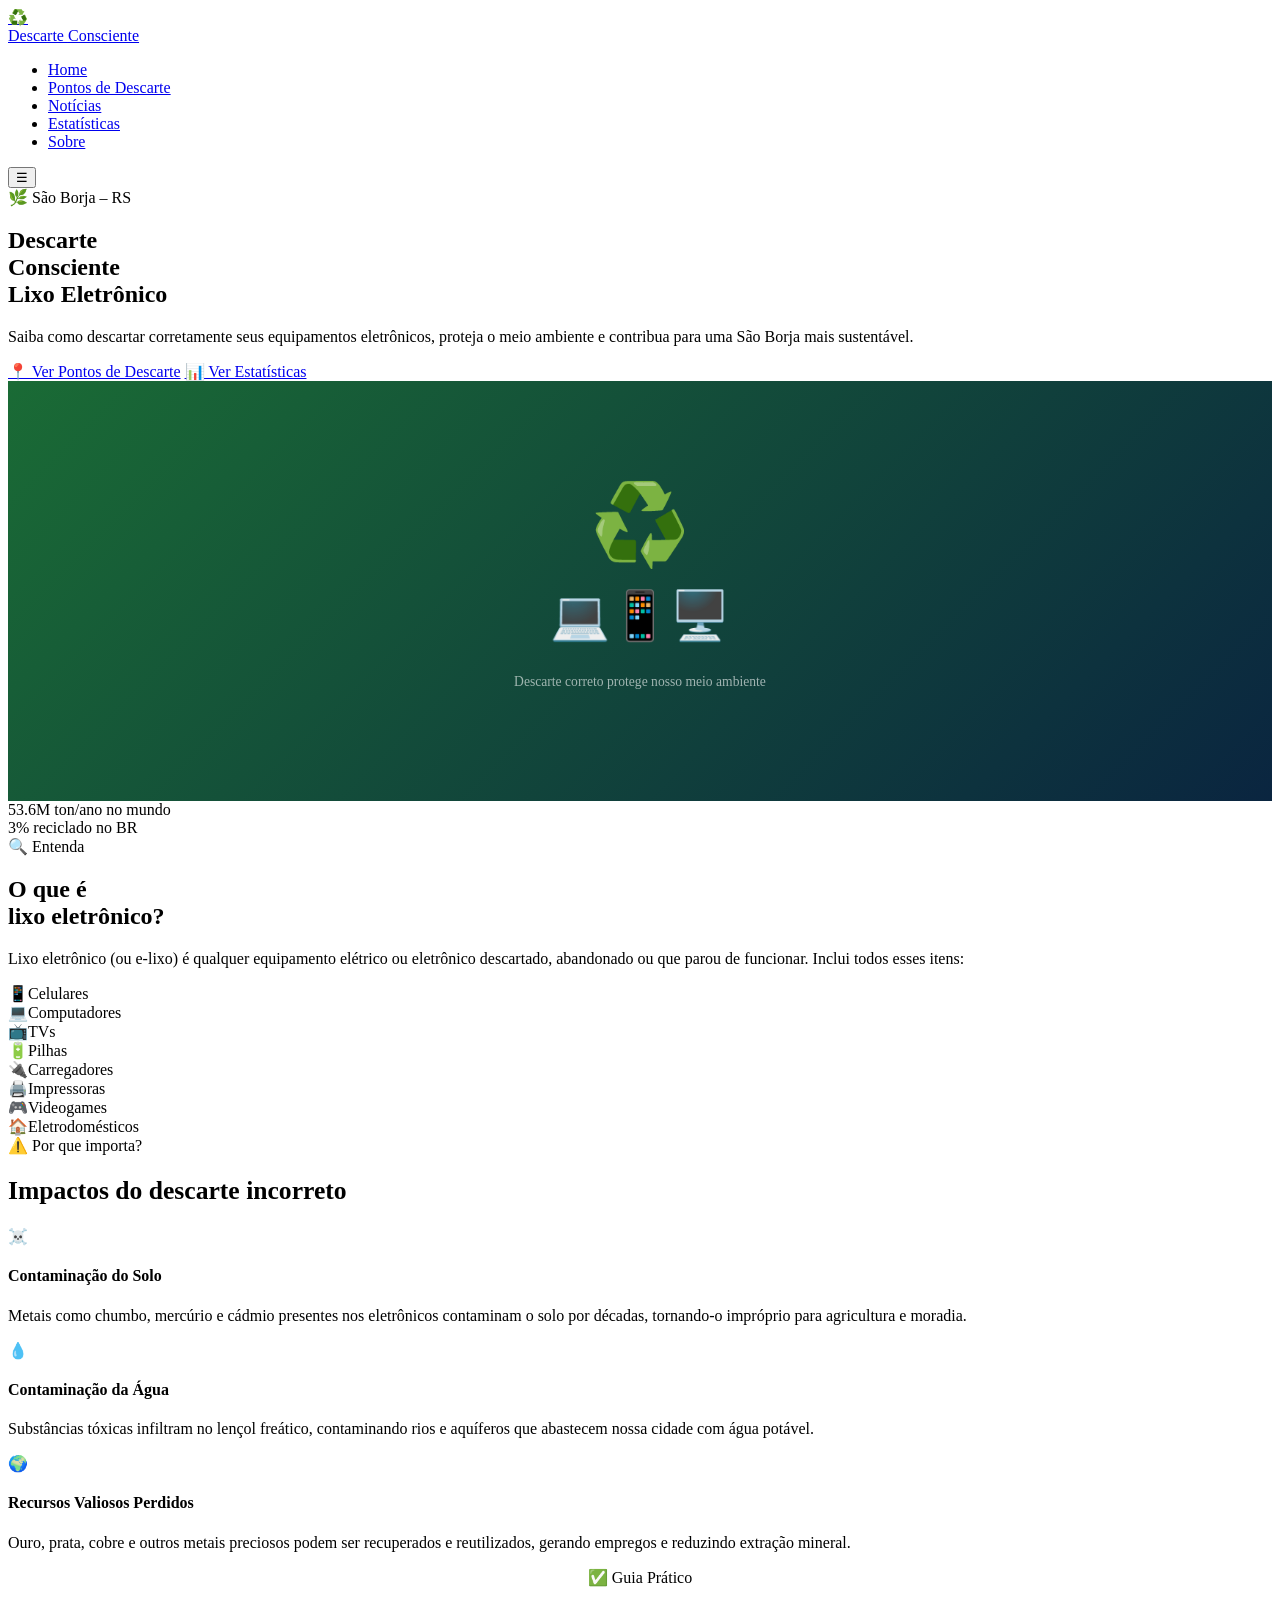
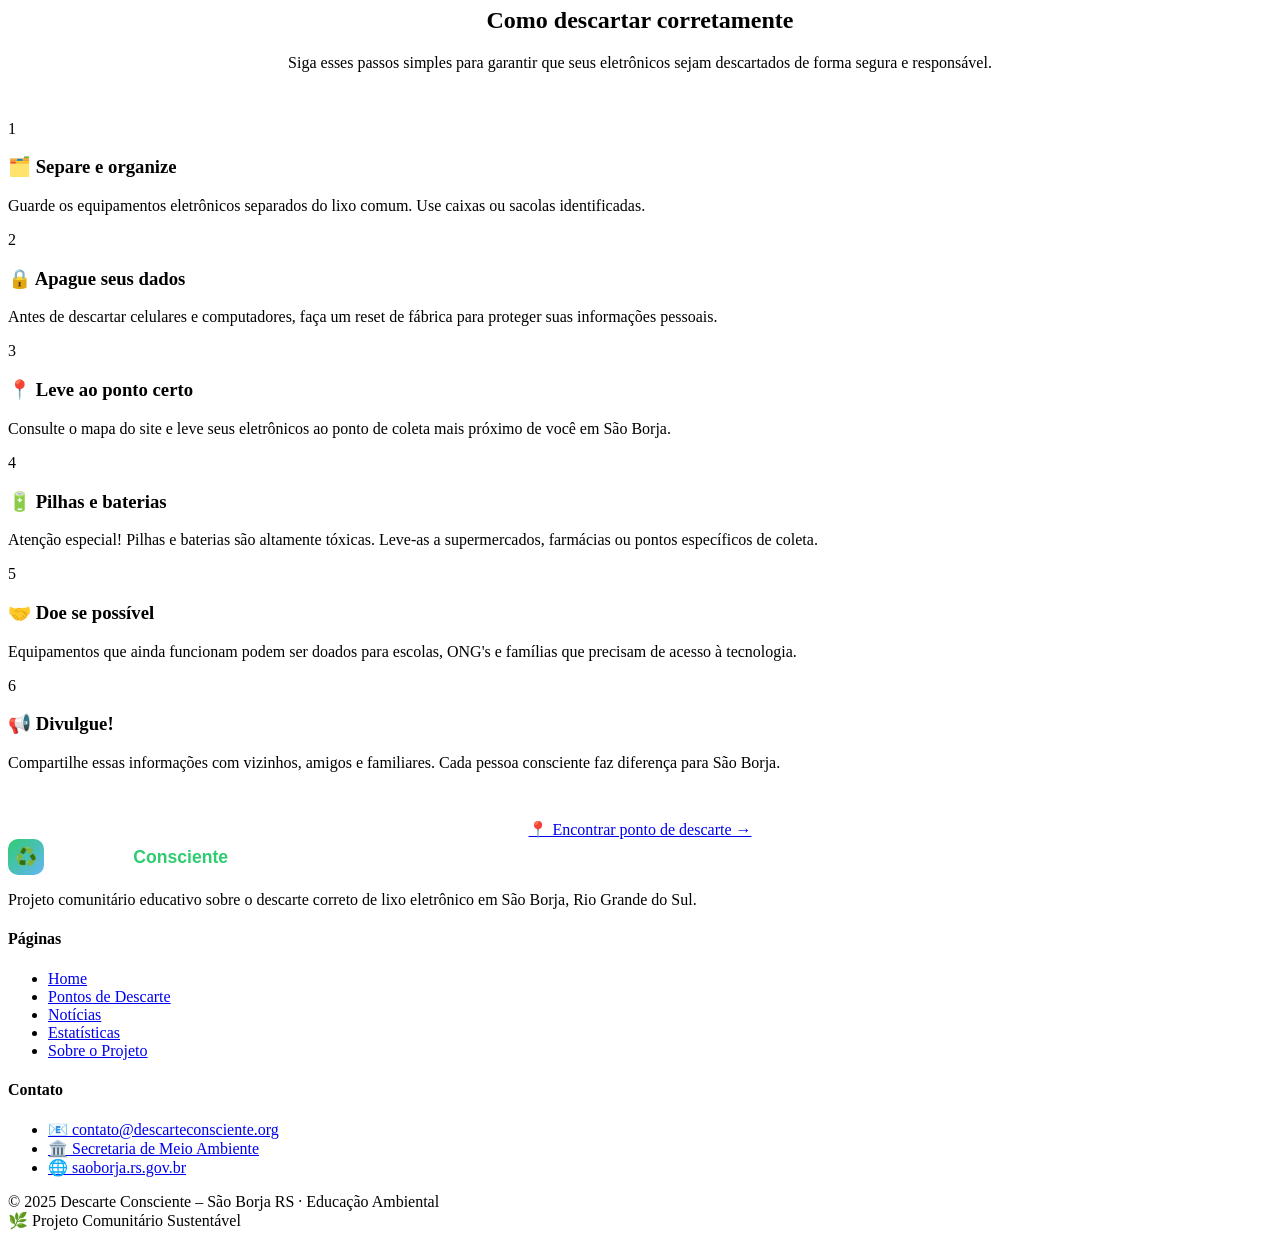
==== index.html @ c5f5b754 "Add files via upload" ====
<!DOCTYPE html>
<html lang="pt-BR">
<head>
  <meta charset="UTF-8">
  <meta name="viewport" content="width=device-width, initial-scale=1.0">
  <title>Descarte Consciente – Lixo Eletrônico em São Borja</title>
  <link rel="stylesheet" href="css/style.css">
  <link rel="icon" href="data:image/svg+xml,<svg xmlns='http://www.w3.org/2000/svg' viewBox='0 0 100 100'><text y='.9em' font-size='90'>♻️</text></svg>">
</head>
<body>

<nav>
  <a href="index.html" class="nav-logo">
    <div class="nav-logo-icon">♻️</div>
    <span class="nav-logo-text">Descarte <span>Consciente</span></span>
  </a>
  <ul class="nav-links" id="navLinks">
    <li><a href="index.html" class="active">Home</a></li>
    <li><a href="mapa.html">Pontos de Descarte</a></li>
    <li><a href="noticias.html">Notícias</a></li>
    <li><a href="estatisticas.html">Estatísticas</a></li>
    <li><a href="sobre.html">Sobre</a></li>
  </ul>
  <button class="nav-hamburger" onclick="toggleNav()" id="hamburger">☰</button>
</nav>

<div class="page-wrapper">

  <!-- HERO -->
  <section class="hero">
    <div class="hero-grid"></div>
    <div class="hero-content">
      <div class="hero-text">
        <div class="hero-badge">🌿 São Borja – RS</div>
        <h1 class="hero-title">
          Descarte<br>
          <span class="highlight">Consciente</span>
          <br>Lixo Eletrônico
        </h1>
        <p class="hero-desc">
          Saiba como descartar corretamente seus equipamentos eletrônicos,
          proteja o meio ambiente e contribua para uma São Borja mais sustentável.
        </p>
        <div class="hero-buttons">
          <a href="mapa.html" class="btn-primary">📍 Ver Pontos de Descarte</a>
          <a href="estatisticas.html" class="btn-secondary">📊 Ver Estatísticas</a>
        </div>
      </div>
      <div class="hero-visual">
        <div class="hero-img-wrap">
          <div style="width:100%;height:420px;background:linear-gradient(135deg,#1a6b35,#0a2540);display:flex;align-items:center;justify-content:center;flex-direction:column;gap:1rem;">
            <div style="font-size:5rem;">♻️</div>
            <div style="font-size:3rem;">💻📱🖥️</div>
            <p style="color:rgba(255,255,255,0.6);font-size:0.85rem;text-align:center;padding:0 2rem;">Descarte correto protege nosso meio ambiente</p>
          </div>
          <div class="hero-img-overlay"></div>
        </div>
        <div class="hero-stat-cards">
          <div class="stat-bubble">
            <span class="num">53.6M</span>
            <span class="label">ton/ano no mundo</span>
          </div>
          <div class="stat-bubble" style="animation-delay:-1s;">
            <span class="num">3%</span>
            <span class="label">reciclado no BR</span>
          </div>
        </div>
      </div>
    </div>
  </section>

  <!-- O QUE É LIXO ELETRÔNICO -->
  <section class="o-que-e">
    <div class="section-inner">
      <div class="oque-grid">
        <div class="fade-in">
          <div class="section-tag">🔍 Entenda</div>
          <h2 class="section-title">O que é<br>lixo eletrônico?</h2>
          <p class="section-subtitle">
            Lixo eletrônico (ou e-lixo) é qualquer equipamento elétrico ou eletrônico descartado,
            abandonado ou que parou de funcionar. Inclui todos esses itens:
          </p>
          <div class="exemplos-grid">
            <div class="exemplo-item"><span class="icon">📱</span><span class="name">Celulares</span></div>
            <div class="exemplo-item"><span class="icon">💻</span><span class="name">Computadores</span></div>
            <div class="exemplo-item"><span class="icon">📺</span><span class="name">TVs</span></div>
            <div class="exemplo-item"><span class="icon">🔋</span><span class="name">Pilhas</span></div>
            <div class="exemplo-item"><span class="icon">🔌</span><span class="name">Carregadores</span></div>
            <div class="exemplo-item"><span class="icon">🖨️</span><span class="name">Impressoras</span></div>
            <div class="exemplo-item"><span class="icon">🎮</span><span class="name">Videogames</span></div>
            <div class="exemplo-item"><span class="icon">🏠</span><span class="name">Eletrodomésticos</span></div>
          </div>
        </div>
        <div class="fade-in">
          <div class="section-tag" style="margin-top:0">⚠️ Por que importa?</div>
          <h2 class="section-title" style="font-size:1.6rem;">Impactos do descarte incorreto</h2>
          <div class="impacto-cards">
            <div class="impacto-card danger">
              <span class="ic">☠️</span>
              <div>
                <h4>Contaminação do Solo</h4>
                <p>Metais como chumbo, mercúrio e cádmio presentes nos eletrônicos contaminam o solo por décadas, tornando-o impróprio para agricultura e moradia.</p>
              </div>
            </div>
            <div class="impacto-card warning">
              <span class="ic">💧</span>
              <div>
                <h4>Contaminação da Água</h4>
                <p>Substâncias tóxicas infiltram no lençol freático, contaminando rios e aquíferos que abastecem nossa cidade com água potável.</p>
              </div>
            </div>
            <div class="impacto-card">
              <span class="ic">🌍</span>
              <div>
                <h4>Recursos Valiosos Perdidos</h4>
                <p>Ouro, prata, cobre e outros metais preciosos podem ser recuperados e reutilizados, gerando empregos e reduzindo extração mineral.</p>
              </div>
            </div>
          </div>
        </div>
      </div>
    </div>
  </section>

  <!-- COMO DESCARTAR CORRETAMENTE -->
  <section class="como-descartar">
    <div class="section-inner">
      <div class="fade-in" style="text-align:center;margin-bottom:3rem;">
        <div class="section-tag" style="display:inline-flex;">✅ Guia Prático</div>
        <h2 class="section-title">Como descartar corretamente</h2>
        <p class="section-subtitle" style="margin:0 auto;">
          Siga esses passos simples para garantir que seus eletrônicos sejam descartados de forma segura e responsável.
        </p>
      </div>
      <div class="passos-grid fade-in">
        <div class="passo-card">
          <div class="passo-num">1</div>
          <h3>🗂️ Separe e organize</h3>
          <p>Guarde os equipamentos eletrônicos separados do lixo comum. Use caixas ou sacolas identificadas.</p>
        </div>
        <div class="passo-card">
          <div class="passo-num">2</div>
          <h3>🔒 Apague seus dados</h3>
          <p>Antes de descartar celulares e computadores, faça um reset de fábrica para proteger suas informações pessoais.</p>
        </div>
        <div class="passo-card">
          <div class="passo-num">3</div>
          <h3>📍 Leve ao ponto certo</h3>
          <p>Consulte o mapa do site e leve seus eletrônicos ao ponto de coleta mais próximo de você em São Borja.</p>
        </div>
        <div class="passo-card">
          <div class="passo-num">4</div>
          <h3>🔋 Pilhas e baterias</h3>
          <p>Atenção especial! Pilhas e baterias são altamente tóxicas. Leve-as a supermercados, farmácias ou pontos específicos de coleta.</p>
        </div>
        <div class="passo-card">
          <div class="passo-num">5</div>
          <h3>🤝 Doe se possível</h3>
          <p>Equipamentos que ainda funcionam podem ser doados para escolas, ONG's e famílias que precisam de acesso à tecnologia.</p>
        </div>
        <div class="passo-card">
          <div class="passo-num">6</div>
          <h3>📢 Divulgue!</h3>
          <p>Compartilhe essas informações com vizinhos, amigos e familiares. Cada pessoa consciente faz diferença para São Borja.</p>
        </div>
      </div>

      <div class="fade-in" style="text-align:center;margin-top:3rem;">
        <a href="mapa.html" class="btn-primary" style="font-size:1rem;padding:16px 36px;">
          📍 Encontrar ponto de descarte →
        </a>
      </div>
    </div>
  </section>

</div>

<!-- FOOTER -->
<footer>
  <div class="footer-inner">
    <div class="footer-top">
      <div class="footer-brand">
        <div style="display:flex;align-items:center;gap:10px;">
          <div style="width:36px;height:36px;background:linear-gradient(135deg,#2ecc71,#64b5f6);border-radius:10px;display:flex;align-items:center;justify-content:center;font-size:18px;">♻️</div>
          <span style="font-family:'Syne',sans-serif;font-weight:800;font-size:1.1rem;color:#fff;">Descarte <span style="color:#2ecc71;">Consciente</span></span>
        </div>
        <p>Projeto comunitário educativo sobre o descarte correto de lixo eletrônico em São Borja, Rio Grande do Sul.</p>
      </div>
      <div class="footer-col">
        <h4>Páginas</h4>
        <ul>
          <li><a href="index.html">Home</a></li>
          <li><a href="mapa.html">Pontos de Descarte</a></li>
          <li><a href="noticias.html">Notícias</a></li>
          <li><a href="estatisticas.html">Estatísticas</a></li>
          <li><a href="sobre.html">Sobre o Projeto</a></li>
        </ul>
      </div>
      <div class="footer-col">
        <h4>Contato</h4>
        <ul>
          <li><a href="#">📧 contato@descarteconsciente.org</a></li>
          <li><a href="#">🏛️ Secretaria de Meio Ambiente</a></li>
          <li><a href="https://www.saoborja.rs.gov.br" target="_blank">🌐 saoborja.rs.gov.br</a></li>
        </ul>
      </div>
    </div>
    <div class="footer-bottom">
      <span>© 2025 Descarte Consciente – São Borja RS · Educação Ambiental</span>
      <div class="eco-badge">🌿 Projeto Comunitário Sustentável</div>
    </div>
  </div>
</footer>

<script>
  function toggleNav() {
    document.getElementById('navLinks').classList.toggle('open');
  }
  // Fade-in on scroll
  const observer = new IntersectionObserver((entries) => {
    entries.forEach(e => { if (e.isIntersecting) e.target.classList.add('visible'); });
  }, { threshold: 0.1 });
  document.querySelectorAll('.fade-in').forEach(el => observer.observe(el));
</script>
</body>
</html>
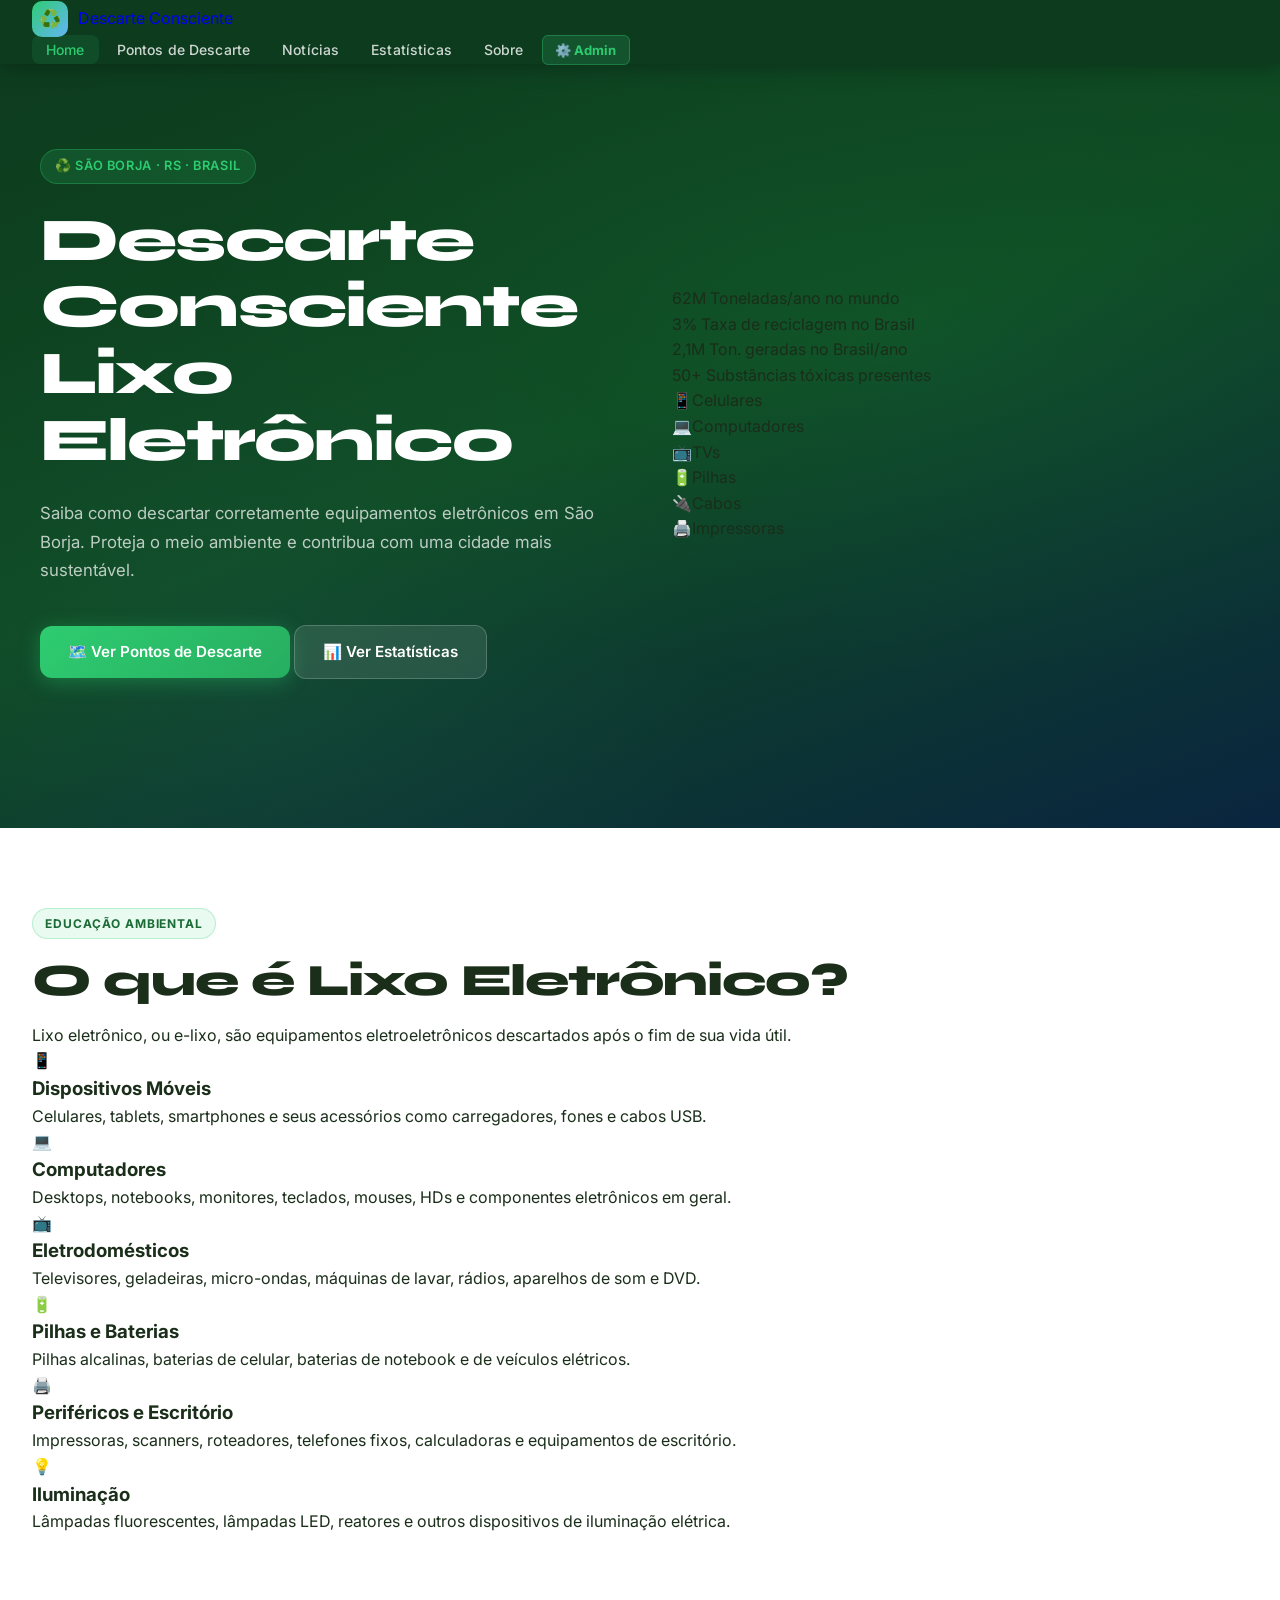
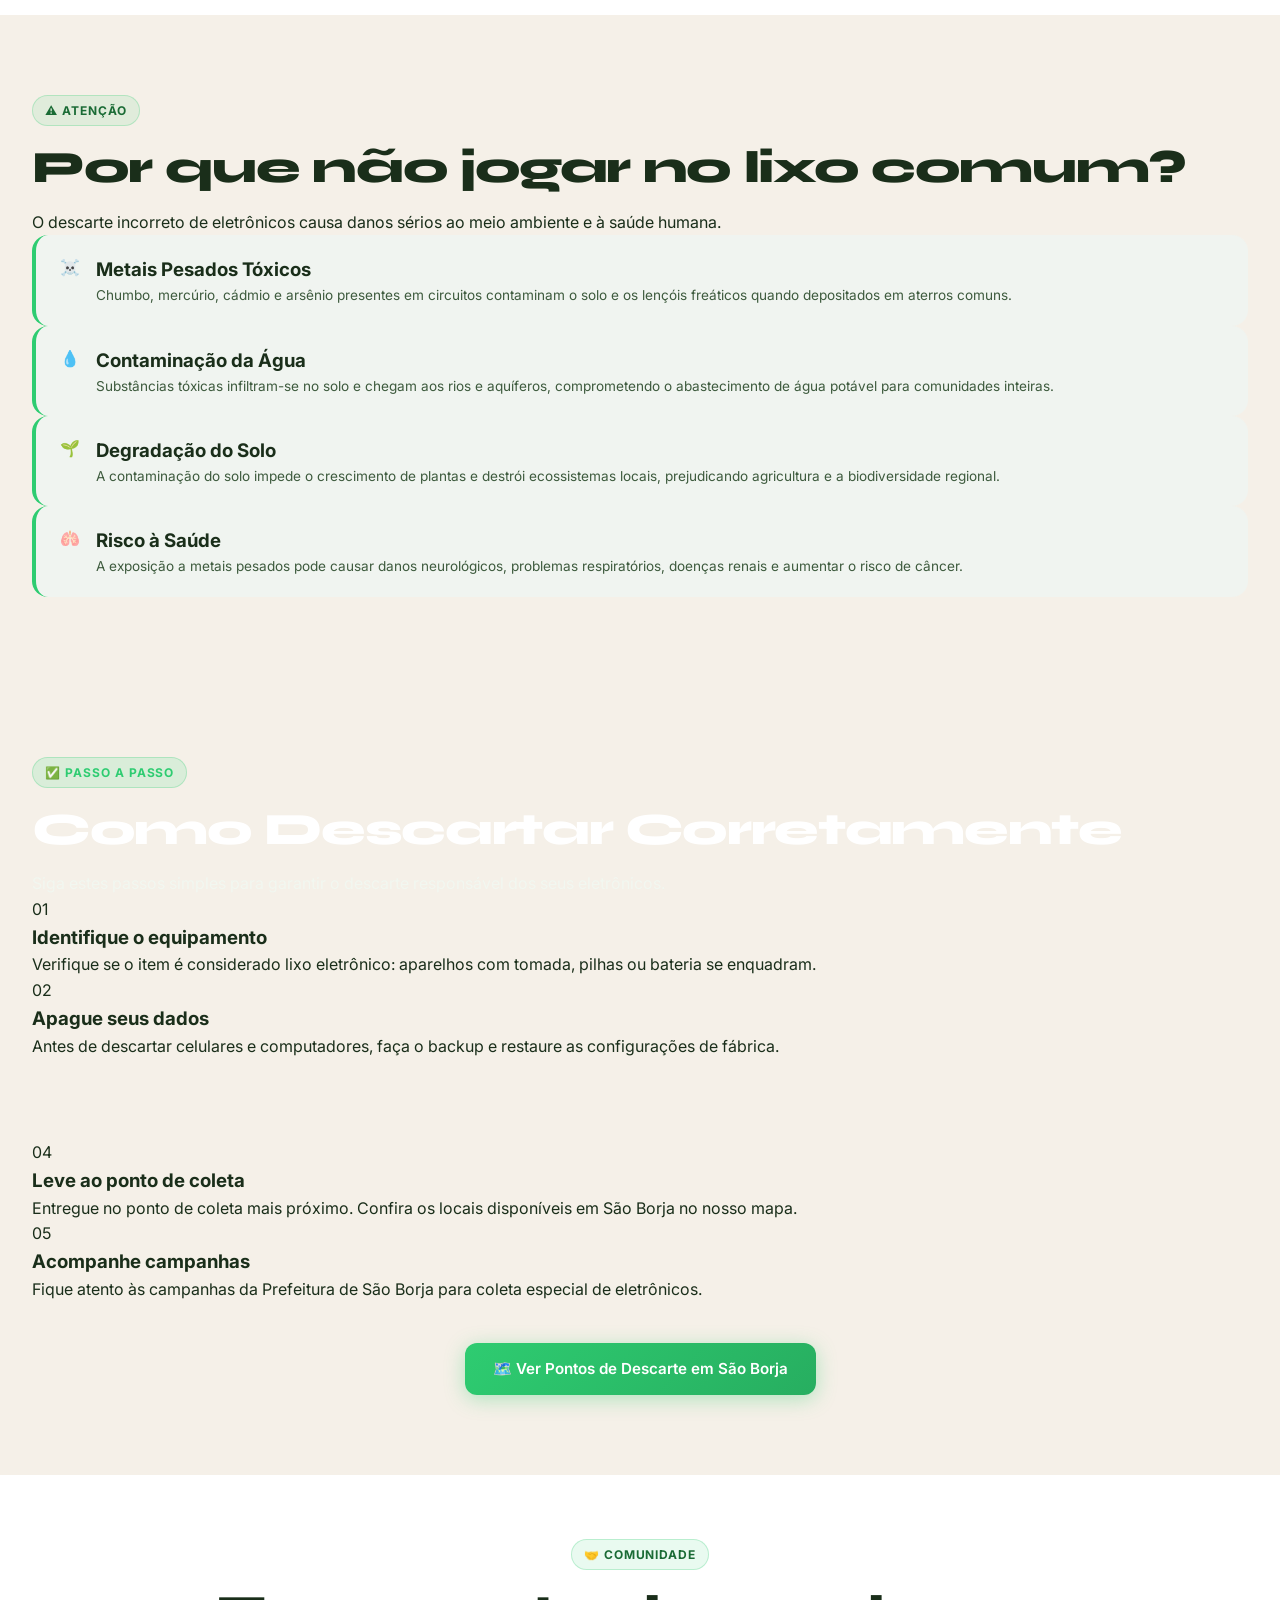
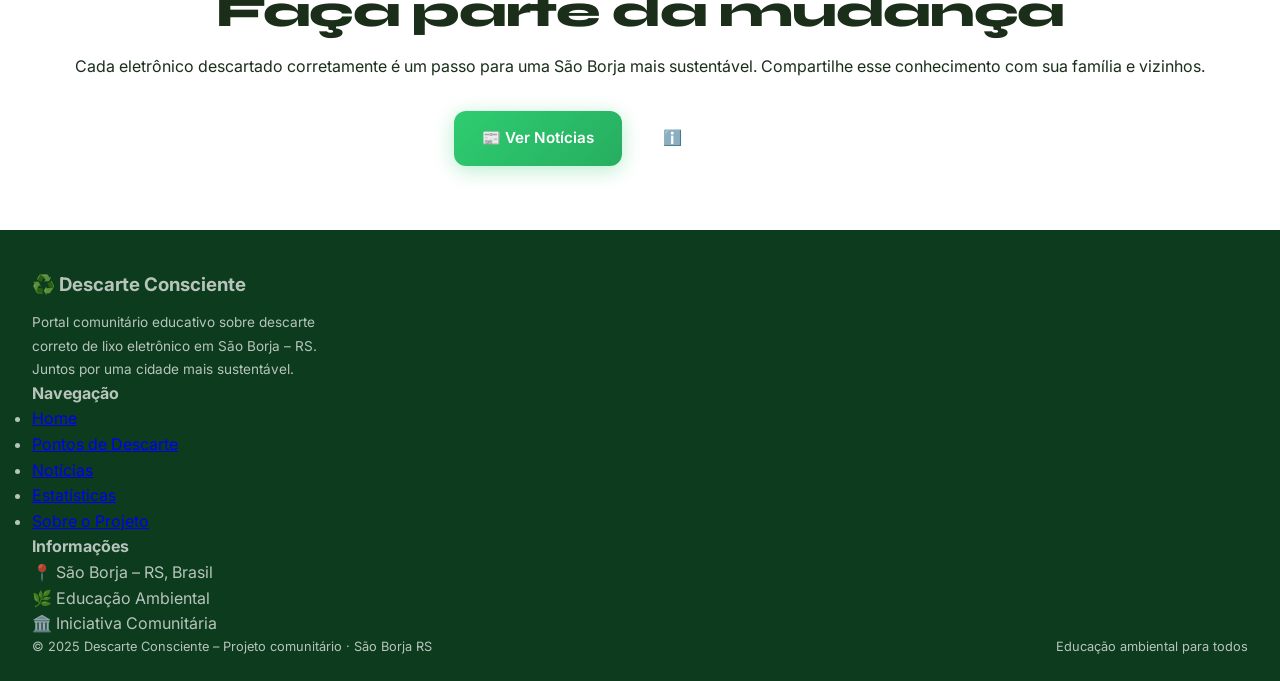
==== commit a7cbf241: "Refactor index.html for improved structure and content" ====
--- a/index.html
+++ b/index.html
@@ -5,222 +5,271 @@
   <meta name="viewport" content="width=device-width, initial-scale=1.0">
   <title>Descarte Consciente – Lixo Eletrônico em São Borja</title>
   <link rel="stylesheet" href="css/style.css">
-  <link rel="icon" href="data:image/svg+xml,<svg xmlns='http://www.w3.org/2000/svg' viewBox='0 0 100 100'><text y='.9em' font-size='90'>♻️</text></svg>">
 </head>
 <body>
 
 <nav>
-  <a href="index.html" class="nav-logo">
-    <div class="nav-logo-icon">♻️</div>
-    <span class="nav-logo-text">Descarte <span>Consciente</span></span>
-  </a>
-  <ul class="nav-links" id="navLinks">
-    <li><a href="index.html" class="active">Home</a></li>
-    <li><a href="mapa.html">Pontos de Descarte</a></li>
-    <li><a href="noticias.html">Notícias</a></li>
-    <li><a href="estatisticas.html">Estatísticas</a></li>
-    <li><a href="sobre.html">Sobre</a></li>
-  </ul>
-  <button class="nav-hamburger" onclick="toggleNav()" id="hamburger">☰</button>
+  <div class="nav-container">
+    <a href="index.html" class="nav-logo">
+      <div class="nav-logo-icon">♻️</div>
+      Descarte Consciente
+    </a>
+    <ul class="nav-links">
+      <li><a href="index.html" class="active">Home</a></li>
+      <li><a href="mapa.html">Pontos de Descarte</a></li>
+      <li><a href="noticias.html">Notícias</a></li>
+      <li><a href="estatisticas.html">Estatísticas</a></li>
+      <li><a href="sobre.html">Sobre</a></li>
+      <li><a href="admin.html" style="background:rgba(61,220,132,0.15);border:1px solid rgba(61,220,132,0.3);border-radius:6px;padding:6px 12px;color:var(--verde-vivo)!important;font-size:.82rem!important;font-weight:700!important;">⚙️ Admin</a></li>
+    </ul>
+    <div class="hamburger" onclick="toggleMenu()">
+      <span></span><span></span><span></span>
+    </div>
+  </div>
 </nav>
 
-<div class="page-wrapper">
-
-  <!-- HERO -->
-  <section class="hero">
-    <div class="hero-grid"></div>
-    <div class="hero-content">
-      <div class="hero-text">
-        <div class="hero-badge">🌿 São Borja – RS</div>
-        <h1 class="hero-title">
-          Descarte<br>
-          <span class="highlight">Consciente</span>
-          <br>Lixo Eletrônico
-        </h1>
-        <p class="hero-desc">
-          Saiba como descartar corretamente seus equipamentos eletrônicos,
-          proteja o meio ambiente e contribua para uma São Borja mais sustentável.
-        </p>
-        <div class="hero-buttons">
-          <a href="mapa.html" class="btn-primary">📍 Ver Pontos de Descarte</a>
-          <a href="estatisticas.html" class="btn-secondary">📊 Ver Estatísticas</a>
-        </div>
-      </div>
-      <div class="hero-visual">
-        <div class="hero-img-wrap">
-          <div style="width:100%;height:420px;background:linear-gradient(135deg,#1a6b35,#0a2540);display:flex;align-items:center;justify-content:center;flex-direction:column;gap:1rem;">
-            <div style="font-size:5rem;">♻️</div>
-            <div style="font-size:3rem;">💻📱🖥️</div>
-            <p style="color:rgba(255,255,255,0.6);font-size:0.85rem;text-align:center;padding:0 2rem;">Descarte correto protege nosso meio ambiente</p>
-          </div>
-          <div class="hero-img-overlay"></div>
-        </div>
-        <div class="hero-stat-cards">
-          <div class="stat-bubble">
-            <span class="num">53.6M</span>
-            <span class="label">ton/ano no mundo</span>
-          </div>
-          <div class="stat-bubble" style="animation-delay:-1s;">
+<!-- HERO -->
+<section class="hero">
+  <div class="hero-blob hero-blob-1"></div>
+  <div class="hero-blob hero-blob-2"></div>
+  <div class="hero-content">
+    <div class="hero-left">
+      <div class="hero-badge">♻️ São Borja · RS · Brasil</div>
+      <h1 class="hero-title">
+        Descarte<br>
+        <span class="accent">Consciente</span><br>
+        Lixo Eletrônico
+      </h1>
+      <p class="hero-desc">
+        Saiba como descartar corretamente equipamentos eletrônicos em São Borja. 
+        Proteja o meio ambiente e contribua com uma cidade mais sustentável.
+      </p>
+      <div class="hero-btns">
+        <a href="mapa.html" class="btn-primary">🗺️ Ver Pontos de Descarte</a>
+        <a href="estatisticas.html" class="btn-secondary">📊 Ver Estatísticas</a>
+      </div>
+    </div>
+    <div class="hero-visual">
+      <div class="hero-visual-card">
+        <div class="hero-stats">
+          <div class="hero-stat">
+            <span class="num">62M</span>
+            <span class="label">Toneladas/ano no mundo</span>
+          </div>
+          <div class="hero-stat">
             <span class="num">3%</span>
-            <span class="label">reciclado no BR</span>
-          </div>
-        </div>
-      </div>
-    </div>
-  </section>
-
-  <!-- O QUE É LIXO ELETRÔNICO -->
-  <section class="o-que-e">
-    <div class="section-inner">
-      <div class="oque-grid">
-        <div class="fade-in">
-          <div class="section-tag">🔍 Entenda</div>
-          <h2 class="section-title">O que é<br>lixo eletrônico?</h2>
-          <p class="section-subtitle">
-            Lixo eletrônico (ou e-lixo) é qualquer equipamento elétrico ou eletrônico descartado,
-            abandonado ou que parou de funcionar. Inclui todos esses itens:
-          </p>
-          <div class="exemplos-grid">
-            <div class="exemplo-item"><span class="icon">📱</span><span class="name">Celulares</span></div>
-            <div class="exemplo-item"><span class="icon">💻</span><span class="name">Computadores</span></div>
-            <div class="exemplo-item"><span class="icon">📺</span><span class="name">TVs</span></div>
-            <div class="exemplo-item"><span class="icon">🔋</span><span class="name">Pilhas</span></div>
-            <div class="exemplo-item"><span class="icon">🔌</span><span class="name">Carregadores</span></div>
-            <div class="exemplo-item"><span class="icon">🖨️</span><span class="name">Impressoras</span></div>
-            <div class="exemplo-item"><span class="icon">🎮</span><span class="name">Videogames</span></div>
-            <div class="exemplo-item"><span class="icon">🏠</span><span class="name">Eletrodomésticos</span></div>
-          </div>
-        </div>
-        <div class="fade-in">
-          <div class="section-tag" style="margin-top:0">⚠️ Por que importa?</div>
-          <h2 class="section-title" style="font-size:1.6rem;">Impactos do descarte incorreto</h2>
-          <div class="impacto-cards">
-            <div class="impacto-card danger">
-              <span class="ic">☠️</span>
-              <div>
-                <h4>Contaminação do Solo</h4>
-                <p>Metais como chumbo, mercúrio e cádmio presentes nos eletrônicos contaminam o solo por décadas, tornando-o impróprio para agricultura e moradia.</p>
-              </div>
-            </div>
-            <div class="impacto-card warning">
-              <span class="ic">💧</span>
-              <div>
-                <h4>Contaminação da Água</h4>
-                <p>Substâncias tóxicas infiltram no lençol freático, contaminando rios e aquíferos que abastecem nossa cidade com água potável.</p>
-              </div>
-            </div>
-            <div class="impacto-card">
-              <span class="ic">🌍</span>
-              <div>
-                <h4>Recursos Valiosos Perdidos</h4>
-                <p>Ouro, prata, cobre e outros metais preciosos podem ser recuperados e reutilizados, gerando empregos e reduzindo extração mineral.</p>
-              </div>
-            </div>
-          </div>
-        </div>
-      </div>
-    </div>
-  </section>
-
-  <!-- COMO DESCARTAR CORRETAMENTE -->
-  <section class="como-descartar">
-    <div class="section-inner">
-      <div class="fade-in" style="text-align:center;margin-bottom:3rem;">
-        <div class="section-tag" style="display:inline-flex;">✅ Guia Prático</div>
-        <h2 class="section-title">Como descartar corretamente</h2>
-        <p class="section-subtitle" style="margin:0 auto;">
-          Siga esses passos simples para garantir que seus eletrônicos sejam descartados de forma segura e responsável.
-        </p>
-      </div>
-      <div class="passos-grid fade-in">
-        <div class="passo-card">
-          <div class="passo-num">1</div>
-          <h3>🗂️ Separe e organize</h3>
-          <p>Guarde os equipamentos eletrônicos separados do lixo comum. Use caixas ou sacolas identificadas.</p>
-        </div>
-        <div class="passo-card">
-          <div class="passo-num">2</div>
-          <h3>🔒 Apague seus dados</h3>
-          <p>Antes de descartar celulares e computadores, faça um reset de fábrica para proteger suas informações pessoais.</p>
-        </div>
-        <div class="passo-card">
-          <div class="passo-num">3</div>
-          <h3>📍 Leve ao ponto certo</h3>
-          <p>Consulte o mapa do site e leve seus eletrônicos ao ponto de coleta mais próximo de você em São Borja.</p>
-        </div>
-        <div class="passo-card">
-          <div class="passo-num">4</div>
-          <h3>🔋 Pilhas e baterias</h3>
-          <p>Atenção especial! Pilhas e baterias são altamente tóxicas. Leve-as a supermercados, farmácias ou pontos específicos de coleta.</p>
-        </div>
-        <div class="passo-card">
-          <div class="passo-num">5</div>
-          <h3>🤝 Doe se possível</h3>
-          <p>Equipamentos que ainda funcionam podem ser doados para escolas, ONG's e famílias que precisam de acesso à tecnologia.</p>
-        </div>
-        <div class="passo-card">
-          <div class="passo-num">6</div>
-          <h3>📢 Divulgue!</h3>
-          <p>Compartilhe essas informações com vizinhos, amigos e familiares. Cada pessoa consciente faz diferença para São Borja.</p>
-        </div>
-      </div>
-
-      <div class="fade-in" style="text-align:center;margin-top:3rem;">
-        <a href="mapa.html" class="btn-primary" style="font-size:1rem;padding:16px 36px;">
-          📍 Encontrar ponto de descarte →
-        </a>
-      </div>
-    </div>
-  </section>
-
-</div>
-
-<!-- FOOTER -->
+            <span class="label">Taxa de reciclagem no Brasil</span>
+          </div>
+          <div class="hero-stat">
+            <span class="num">2,1M</span>
+            <span class="label">Ton. geradas no Brasil/ano</span>
+          </div>
+          <div class="hero-stat">
+            <span class="num">50+</span>
+            <span class="label">Substâncias tóxicas presentes</span>
+          </div>
+        </div>
+        <div class="items-grid">
+          <div class="item-chip"><span class="chip-icon">📱</span>Celulares</div>
+          <div class="item-chip"><span class="chip-icon">💻</span>Computadores</div>
+          <div class="item-chip"><span class="chip-icon">📺</span>TVs</div>
+          <div class="item-chip"><span class="chip-icon">🔋</span>Pilhas</div>
+          <div class="item-chip"><span class="chip-icon">🔌</span>Cabos</div>
+          <div class="item-chip"><span class="chip-icon">🖨️</span>Impressoras</div>
+        </div>
+      </div>
+    </div>
+  </div>
+</section>
+
+<!-- O QUE É LIXO ELETRÔNICO -->
+<section style="background: #fff;">
+  <div class="container">
+    <div class="section-header fade-in">
+      <span class="section-tag">Educação Ambiental</span>
+      <h2 class="section-title">O que é Lixo Eletrônico?</h2>
+      <p class="section-desc">
+        Lixo eletrônico, ou e-lixo, são equipamentos eletroeletrônicos descartados após o fim de sua vida útil.
+      </p>
+    </div>
+    <div class="cards-grid">
+      <div class="card fade-in">
+        <div class="card-icon">📱</div>
+        <h3>Dispositivos Móveis</h3>
+        <p>Celulares, tablets, smartphones e seus acessórios como carregadores, fones e cabos USB.</p>
+      </div>
+      <div class="card fade-in">
+        <div class="card-icon">💻</div>
+        <h3>Computadores</h3>
+        <p>Desktops, notebooks, monitores, teclados, mouses, HDs e componentes eletrônicos em geral.</p>
+      </div>
+      <div class="card fade-in">
+        <div class="card-icon">📺</div>
+        <h3>Eletrodomésticos</h3>
+        <p>Televisores, geladeiras, micro-ondas, máquinas de lavar, rádios, aparelhos de som e DVD.</p>
+      </div>
+      <div class="card fade-in">
+        <div class="card-icon">🔋</div>
+        <h3>Pilhas e Baterias</h3>
+        <p>Pilhas alcalinas, baterias de celular, baterias de notebook e de veículos elétricos.</p>
+      </div>
+      <div class="card fade-in">
+        <div class="card-icon">🖨️</div>
+        <h3>Periféricos e Escritório</h3>
+        <p>Impressoras, scanners, roteadores, telefones fixos, calculadoras e equipamentos de escritório.</p>
+      </div>
+      <div class="card fade-in">
+        <div class="card-icon">💡</div>
+        <h3>Iluminação</h3>
+        <p>Lâmpadas fluorescentes, lâmpadas LED, reatores e outros dispositivos de iluminação elétrica.</p>
+      </div>
+    </div>
+  </div>
+</section>
+
+<!-- IMPACTOS AMBIENTAIS -->
+<section class="impactos-section">
+  <div class="container">
+    <div class="section-header fade-in">
+      <span class="section-tag">⚠️ Atenção</span>
+      <h2 class="section-title">Por que não jogar no lixo comum?</h2>
+      <p class="section-desc">O descarte incorreto de eletrônicos causa danos sérios ao meio ambiente e à saúde humana.</p>
+    </div>
+    <div class="cards-grid">
+      <div class="impacto-card fade-in">
+        <div class="impacto-icon">☠️</div>
+        <div>
+          <h3>Metais Pesados Tóxicos</h3>
+          <p>Chumbo, mercúrio, cádmio e arsênio presentes em circuitos contaminam o solo e os lençóis freáticos quando depositados em aterros comuns.</p>
+        </div>
+      </div>
+      <div class="impacto-card fade-in">
+        <div class="impacto-icon">💧</div>
+        <div>
+          <h3>Contaminação da Água</h3>
+          <p>Substâncias tóxicas infiltram-se no solo e chegam aos rios e aquíferos, comprometendo o abastecimento de água potável para comunidades inteiras.</p>
+        </div>
+      </div>
+      <div class="impacto-card fade-in">
+        <div class="impacto-icon">🌱</div>
+        <div>
+          <h3>Degradação do Solo</h3>
+          <p>A contaminação do solo impede o crescimento de plantas e destrói ecossistemas locais, prejudicando agricultura e a biodiversidade regional.</p>
+        </div>
+      </div>
+      <div class="impacto-card fade-in">
+        <div class="impacto-icon">🫁</div>
+        <div>
+          <h3>Risco à Saúde</h3>
+          <p>A exposição a metais pesados pode causar danos neurológicos, problemas respiratórios, doenças renais e aumentar o risco de câncer.</p>
+        </div>
+      </div>
+    </div>
+  </div>
+</section>
+
+<!-- COMO DESCARTAR -->
+<section class="como-section">
+  <div class="container">
+    <div class="section-header fade-in">
+      <span class="section-tag" style="background:rgba(61,220,132,0.15);color:var(--verde-vivo)">✅ Passo a Passo</span>
+      <h2 class="section-title" style="color:#fff">Como Descartar Corretamente</h2>
+      <p class="section-desc" style="color:rgba(240,250,245,0.65)">Siga estes passos simples para garantir o descarte responsável dos seus eletrônicos.</p>
+    </div>
+    <div class="steps">
+      <div class="step fade-in">
+        <div class="step-num">01</div>
+        <h3>Identifique o equipamento</h3>
+        <p>Verifique se o item é considerado lixo eletrônico: aparelhos com tomada, pilhas ou bateria se enquadram.</p>
+      </div>
+      <div class="step fade-in">
+        <div class="step-num">02</div>
+        <h3>Apague seus dados</h3>
+        <p>Antes de descartar celulares e computadores, faça o backup e restaure as configurações de fábrica.</p>
+      </div>
+      <div class="step fade-in">
+        <div class="step-num">03</div>
+        <h3>Separe e embale</h3>
+        <p>Separe os equipamentos do lixo comum. Embale com cuidado para evitar acidentes no transporte.</p>
+      </div>
+      <div class="step fade-in">
+        <div class="step-num">04</div>
+        <h3>Leve ao ponto de coleta</h3>
+        <p>Entregue no ponto de coleta mais próximo. Confira os locais disponíveis em São Borja no nosso mapa.</p>
+      </div>
+      <div class="step fade-in">
+        <div class="step-num">05</div>
+        <h3>Acompanhe campanhas</h3>
+        <p>Fique atento às campanhas da Prefeitura de São Borja para coleta especial de eletrônicos.</p>
+      </div>
+    </div>
+    <div style="text-align:center;margin-top:40px">
+      <a href="mapa.html" class="btn-primary">🗺️ Ver Pontos de Descarte em São Borja</a>
+    </div>
+  </div>
+</section>
+
+<!-- CTA FINAL -->
+<section style="background:#fff; text-align:center; padding:64px 24px;">
+  <div class="container">
+    <div class="fade-in">
+      <span class="section-tag">🤝 Comunidade</span>
+      <h2 class="section-title">Faça parte da mudança</h2>
+      <p class="section-desc" style="margin-bottom:32px">
+        Cada eletrônico descartado corretamente é um passo para uma São Borja mais sustentável. 
+        Compartilhe esse conhecimento com sua família e vizinhos.
+      </p>
+      <div style="display:flex;gap:12px;justify-content:center;flex-wrap:wrap;">
+        <a href="noticias.html" class="btn-primary">📰 Ver Notícias</a>
+        <a href="sobre.html" class="btn-secondary">ℹ️ Sobre o Projeto</a>
+      </div>
+    </div>
+  </div>
+</section>
+
 <footer>
-  <div class="footer-inner">
-    <div class="footer-top">
-      <div class="footer-brand">
-        <div style="display:flex;align-items:center;gap:10px;">
-          <div style="width:36px;height:36px;background:linear-gradient(135deg,#2ecc71,#64b5f6);border-radius:10px;display:flex;align-items:center;justify-content:center;font-size:18px;">♻️</div>
-          <span style="font-family:'Syne',sans-serif;font-weight:800;font-size:1.1rem;color:#fff;">Descarte <span style="color:#2ecc71;">Consciente</span></span>
-        </div>
-        <p>Projeto comunitário educativo sobre o descarte correto de lixo eletrônico em São Borja, Rio Grande do Sul.</p>
-      </div>
-      <div class="footer-col">
-        <h4>Páginas</h4>
-        <ul>
-          <li><a href="index.html">Home</a></li>
-          <li><a href="mapa.html">Pontos de Descarte</a></li>
-          <li><a href="noticias.html">Notícias</a></li>
-          <li><a href="estatisticas.html">Estatísticas</a></li>
-          <li><a href="sobre.html">Sobre o Projeto</a></li>
-        </ul>
-      </div>
-      <div class="footer-col">
-        <h4>Contato</h4>
-        <ul>
-          <li><a href="#">📧 contato@descarteconsciente.org</a></li>
-          <li><a href="#">🏛️ Secretaria de Meio Ambiente</a></li>
-          <li><a href="https://www.saoborja.rs.gov.br" target="_blank">🌐 saoborja.rs.gov.br</a></li>
-        </ul>
-      </div>
-    </div>
-    <div class="footer-bottom">
-      <span>© 2025 Descarte Consciente – São Borja RS · Educação Ambiental</span>
-      <div class="eco-badge">🌿 Projeto Comunitário Sustentável</div>
-    </div>
+  <div class="footer-content">
+    <div class="footer-brand">
+      <h3>♻️ Descarte Consciente</h3>
+      <p>Portal comunitário educativo sobre descarte correto de lixo eletrônico em São Borja – RS. Juntos por uma cidade mais sustentável.</p>
+    </div>
+    <div class="footer-links">
+      <h4>Navegação</h4>
+      <ul>
+        <li><a href="index.html">Home</a></li>
+        <li><a href="mapa.html">Pontos de Descarte</a></li>
+        <li><a href="noticias.html">Notícias</a></li>
+        <li><a href="estatisticas.html">Estatísticas</a></li>
+        <li><a href="sobre.html">Sobre o Projeto</a></li>
+      </ul>
+    </div>
+    <div class="footer-contato">
+      <h4>Informações</h4>
+      <p>📍 São Borja – RS, Brasil</p>
+      <p>🌿 Educação Ambiental</p>
+      <p>🏛️ Iniciativa Comunitária</p>
+    </div>
+  </div>
+  <div class="footer-bottom">
+    <span>© 2025 Descarte Consciente – Projeto comunitário · São Borja RS</span>
+    <span>Educação ambiental para todos</span>
   </div>
 </footer>
 
 <script>
-  function toggleNav() {
-    document.getElementById('navLinks').classList.toggle('open');
-  }
-  // Fade-in on scroll
-  const observer = new IntersectionObserver((entries) => {
-    entries.forEach(e => { if (e.isIntersecting) e.target.classList.add('visible'); });
-  }, { threshold: 0.1 });
-  document.querySelectorAll('.fade-in').forEach(el => observer.observe(el));
+function toggleMenu() {
+  document.querySelector('.nav-links').classList.toggle('open');
+}
+// Fade-in on scroll
+const observer = new IntersectionObserver((entries) => {
+  entries.forEach((e, i) => {
+    if (e.isIntersecting) {
+      setTimeout(() => e.target.classList.add('visible'), i * 80);
+    }
+  });
+}, { threshold: 0.1 });
+document.querySelectorAll('.fade-in').forEach(el => observer.observe(el));
 </script>
+
 </body>
 </html>
--- a/css/style.css
+++ b/css/style.css
@@ -0,0 +1,742 @@
+@import url('https://fonts.googleapis.com/css2?family=Syne:wght@400;600;700;800&family=Inter:wght@300;400;500;600&display=swap');
+
+:root {
+  --verde-escuro: #0d3b1e;
+  --verde-medio: #1a6b35;
+  --verde-vivo: #2ecc71;
+  --verde-claro: #a8e6bc;
+  --azul-profundo: #0a2540;
+  --azul-medio: #1565c0;
+  --azul-claro: #64b5f6;
+  --creme: #f5f0e8;
+  --branco: #ffffff;
+  --cinza-claro: #f0f4f0;
+  --texto-escuro: #1a2e1a;
+  --texto-medio: #3d5a3d;
+  --sombra: 0 4px 24px rgba(13,59,30,0.12);
+  --sombra-hover: 0 8px 40px rgba(13,59,30,0.22);
+  --radius: 16px;
+  --radius-sm: 8px;
+  --transition: all 0.3s cubic-bezier(0.4, 0, 0.2, 1);
+}
+
+* { margin: 0; padding: 0; box-sizing: border-box; }
+
+html { scroll-behavior: smooth; }
+
+body {
+  font-family: 'Inter', sans-serif;
+  background: var(--creme);
+  color: var(--texto-escuro);
+  line-height: 1.6;
+  overflow-x: hidden;
+}
+
+/* ── NAVBAR ── */
+nav {
+  position: fixed;
+  top: 0; left: 0; right: 0;
+  z-index: 1000;
+  background: rgba(13,59,30,0.97);
+  backdrop-filter: blur(12px);
+  padding: 0 2rem;
+  display: flex;
+  align-items: center;
+  justify-content: space-between;
+  height: 64px;
+  box-shadow: 0 2px 20px rgba(0,0,0,0.3);
+}
+
+.nav-logo {
+  display: flex;
+  align-items: center;
+  gap: 10px;
+  text-decoration: none;
+}
+
+.nav-logo-icon {
+  width: 36px; height: 36px;
+  background: linear-gradient(135deg, var(--verde-vivo), var(--azul-claro));
+  border-radius: 10px;
+  display: flex; align-items: center; justify-content: center;
+  font-size: 18px;
+}
+
+.nav-logo-text {
+  font-family: 'Syne', sans-serif;
+  font-weight: 800;
+  font-size: 1.1rem;
+  color: var(--branco);
+  letter-spacing: -0.02em;
+}
+
+.nav-logo-text span { color: var(--verde-vivo); }
+
+.nav-links {
+  display: flex;
+  align-items: center;
+  gap: 0.25rem;
+  list-style: none;
+}
+
+.nav-links a {
+  color: rgba(255,255,255,0.8);
+  text-decoration: none;
+  font-size: 0.875rem;
+  font-weight: 500;
+  padding: 6px 14px;
+  border-radius: 8px;
+  transition: var(--transition);
+  letter-spacing: 0.01em;
+}
+
+.nav-links a:hover,
+.nav-links a.active {
+  color: var(--verde-vivo);
+  background: rgba(46,204,113,0.12);
+}
+
+.nav-hamburger {
+  display: none;
+  background: none;
+  border: none;
+  cursor: pointer;
+  padding: 8px;
+  color: white;
+  font-size: 1.5rem;
+}
+
+/* ── PAGE WRAPPER ── */
+.page-wrapper {
+  padding-top: 64px;
+  min-height: 100vh;
+}
+
+/* ── HERO ── */
+.hero {
+  min-height: 92vh;
+  background: linear-gradient(160deg, var(--verde-escuro) 0%, #0e4a22 50%, var(--azul-profundo) 100%);
+  display: flex;
+  align-items: center;
+  position: relative;
+  overflow: hidden;
+  padding: 4rem 2rem;
+}
+
+.hero::before {
+  content: '';
+  position: absolute;
+  inset: 0;
+  background: radial-gradient(ellipse 80% 60% at 70% 40%, rgba(46,204,113,0.08) 0%, transparent 70%),
+              radial-gradient(ellipse 60% 80% at 20% 80%, rgba(100,181,246,0.06) 0%, transparent 60%);
+}
+
+.hero-grid {
+  content: '';
+  position: absolute;
+  inset: 0;
+  background-image: 
+    linear-gradient(rgba(46,204,113,0.04) 1px, transparent 1px),
+    linear-gradient(90deg, rgba(46,204,113,0.04) 1px, transparent 1px);
+  background-size: 60px 60px;
+}
+
+.hero-content {
+  position: relative;
+  z-index: 2;
+  max-width: 1200px;
+  margin: 0 auto;
+  display: grid;
+  grid-template-columns: 1fr 1fr;
+  gap: 4rem;
+  align-items: center;
+}
+
+.hero-badge {
+  display: inline-flex;
+  align-items: center;
+  gap: 6px;
+  background: rgba(46,204,113,0.15);
+  border: 1px solid rgba(46,204,113,0.3);
+  color: var(--verde-vivo);
+  padding: 6px 14px;
+  border-radius: 100px;
+  font-size: 0.8rem;
+  font-weight: 600;
+  letter-spacing: 0.05em;
+  text-transform: uppercase;
+  margin-bottom: 1.5rem;
+  animation: fadeUp 0.6s ease both;
+}
+
+.hero-title {
+  font-family: 'Syne', sans-serif;
+  font-size: clamp(2.2rem, 5vw, 3.8rem);
+  font-weight: 800;
+  color: var(--branco);
+  line-height: 1.1;
+  letter-spacing: -0.03em;
+  margin-bottom: 1.5rem;
+  animation: fadeUp 0.6s 0.1s ease both;
+}
+
+.hero-title .highlight {
+  color: var(--verde-vivo);
+  position: relative;
+}
+
+.hero-desc {
+  color: rgba(255,255,255,0.72);
+  font-size: 1.05rem;
+  line-height: 1.7;
+  margin-bottom: 2.5rem;
+  animation: fadeUp 0.6s 0.2s ease both;
+}
+
+.hero-buttons {
+  display: flex;
+  gap: 1rem;
+  flex-wrap: wrap;
+  animation: fadeUp 0.6s 0.3s ease both;
+}
+
+.btn-primary {
+  background: linear-gradient(135deg, var(--verde-vivo), #27ae60);
+  color: var(--branco);
+  padding: 14px 28px;
+  border-radius: 12px;
+  text-decoration: none;
+  font-weight: 600;
+  font-size: 0.95rem;
+  display: inline-flex;
+  align-items: center;
+  gap: 8px;
+  transition: var(--transition);
+  box-shadow: 0 4px 20px rgba(46,204,113,0.35);
+  border: none;
+  cursor: pointer;
+}
+
+.btn-primary:hover {
+  transform: translateY(-2px);
+  box-shadow: 0 8px 30px rgba(46,204,113,0.45);
+}
+
+.btn-secondary {
+  background: rgba(255,255,255,0.1);
+  color: var(--branco);
+  padding: 14px 28px;
+  border-radius: 12px;
+  text-decoration: none;
+  font-weight: 600;
+  font-size: 0.95rem;
+  display: inline-flex;
+  align-items: center;
+  gap: 8px;
+  transition: var(--transition);
+  border: 1px solid rgba(255,255,255,0.2);
+  cursor: pointer;
+}
+
+.btn-secondary:hover {
+  background: rgba(255,255,255,0.18);
+  transform: translateY(-2px);
+}
+
+.hero-visual {
+  position: relative;
+  animation: fadeUp 0.6s 0.2s ease both;
+}
+
+.hero-img-wrap {
+  position: relative;
+  border-radius: 24px;
+  overflow: hidden;
+  box-shadow: 0 30px 80px rgba(0,0,0,0.4);
+}
+
+.hero-img-wrap img {
+  width: 100%;
+  height: 420px;
+  object-fit: cover;
+  display: block;
+}
+
+.hero-img-overlay {
+  position: absolute;
+  inset: 0;
+  background: linear-gradient(180deg, transparent 60%, rgba(13,59,30,0.6) 100%);
+}
+
+.hero-stat-cards {
+  position: absolute;
+  bottom: -20px;
+  left: -20px;
+  display: flex;
+  gap: 12px;
+}
+
+.stat-bubble {
+  background: var(--branco);
+  border-radius: 14px;
+  padding: 14px 18px;
+  box-shadow: var(--sombra);
+  text-align: center;
+  animation: float 4s ease-in-out infinite;
+}
+
+.stat-bubble:nth-child(2) { animation-delay: -2s; }
+
+.stat-bubble .num {
+  font-family: 'Syne', sans-serif;
+  font-size: 1.4rem;
+  font-weight: 800;
+  color: var(--verde-medio);
+  display: block;
+}
+
+.stat-bubble .label {
+  font-size: 0.7rem;
+  color: var(--texto-medio);
+  font-weight: 500;
+}
+
+/* ── SECTION COMMONS ── */
+section { padding: 80px 2rem; }
+
+.section-inner { max-width: 1200px; margin: 0 auto; }
+
+.section-tag {
+  display: inline-flex;
+  align-items: center;
+  gap: 6px;
+  background: rgba(46,204,113,0.1);
+  border: 1px solid rgba(46,204,113,0.25);
+  color: var(--verde-medio);
+  padding: 5px 12px;
+  border-radius: 100px;
+  font-size: 0.75rem;
+  font-weight: 700;
+  letter-spacing: 0.08em;
+  text-transform: uppercase;
+  margin-bottom: 1rem;
+}
+
+.section-title {
+  font-family: 'Syne', sans-serif;
+  font-size: clamp(1.8rem, 4vw, 2.8rem);
+  font-weight: 800;
+  color: var(--texto-escuro);
+  letter-spacing: -0.03em;
+  line-height: 1.15;
+  margin-bottom: 1rem;
+}
+
+.section-subtitle {
+  color: var(--texto-medio);
+  font-size: 1.05rem;
+  line-height: 1.7;
+  max-width: 600px;
+  margin-bottom: 3rem;
+}
+
+/* ── O QUE É LIXO ELETRÔNICO ── */
+.o-que-e { background: var(--branco); }
+
+.oque-grid {
+  display: grid;
+  grid-template-columns: 1fr 1fr;
+  gap: 4rem;
+  align-items: start;
+}
+
+.exemplos-grid {
+  display: grid;
+  grid-template-columns: repeat(4, 1fr);
+  gap: 1rem;
+  margin-bottom: 2rem;
+}
+
+.exemplo-item {
+  background: var(--cinza-claro);
+  border-radius: var(--radius-sm);
+  padding: 16px 12px;
+  text-align: center;
+  transition: var(--transition);
+  cursor: default;
+}
+
+.exemplo-item:hover {
+  background: rgba(46,204,113,0.1);
+  transform: translateY(-3px);
+  box-shadow: var(--sombra);
+}
+
+.exemplo-item .icon { font-size: 1.8rem; margin-bottom: 6px; display: block; }
+.exemplo-item .name { font-size: 0.75rem; font-weight: 600; color: var(--texto-medio); }
+
+.impacto-cards {
+  display: flex;
+  flex-direction: column;
+  gap: 1rem;
+}
+
+.impacto-card {
+  background: var(--cinza-claro);
+  border-radius: var(--radius);
+  padding: 20px 24px;
+  display: flex;
+  gap: 16px;
+  align-items: flex-start;
+  border-left: 4px solid var(--verde-vivo);
+  transition: var(--transition);
+}
+
+.impacto-card:hover { box-shadow: var(--sombra); transform: translateX(4px); }
+.impacto-card.danger { border-left-color: #e74c3c; }
+.impacto-card.warning { border-left-color: #f39c12; }
+
+.impacto-card .ic { font-size: 1.5rem; flex-shrink: 0; margin-top: 2px; }
+.impacto-card h4 { font-size: 0.95rem; font-weight: 700; margin-bottom: 4px; color: var(--texto-escuro); }
+.impacto-card p { font-size: 0.85rem; color: var(--texto-medio); line-height: 1.5; }
+
+/* ── COMO DESCARTAR ── */
+.como-descartar { background: var(--cinza-claro); }
+
+.passos-grid {
+  display: grid;
+  grid-template-columns: repeat(auto-fit, minmax(220px, 1fr));
+  gap: 1.5rem;
+}
+
+.passo-card {
+  background: var(--branco);
+  border-radius: var(--radius);
+  padding: 28px 24px;
+  position: relative;
+  transition: var(--transition);
+  border: 1px solid rgba(46,204,113,0.1);
+}
+
+.passo-card:hover { box-shadow: var(--sombra-hover); transform: translateY(-4px); }
+
+.passo-num {
+  width: 44px; height: 44px;
+  background: linear-gradient(135deg, var(--verde-vivo), #27ae60);
+  border-radius: 12px;
+  display: flex; align-items: center; justify-content: center;
+  font-family: 'Syne', sans-serif;
+  font-weight: 800;
+  font-size: 1.1rem;
+  color: var(--branco);
+  margin-bottom: 16px;
+}
+
+.passo-card h3 { font-size: 1rem; font-weight: 700; margin-bottom: 8px; color: var(--texto-escuro); }
+.passo-card p { font-size: 0.875rem; color: var(--texto-medio); line-height: 1.6; }
+
+/* ── PAGE HEADERS (inner pages) ── */
+.page-header {
+  background: linear-gradient(135deg, var(--verde-escuro) 0%, var(--azul-profundo) 100%);
+  padding: 60px 2rem 50px;
+  text-align: center;
+  position: relative;
+  overflow: hidden;
+}
+
+.page-header::before {
+  content: '';
+  position: absolute;
+  inset: 0;
+  background-image: 
+    linear-gradient(rgba(46,204,113,0.05) 1px, transparent 1px),
+    linear-gradient(90deg, rgba(46,204,113,0.05) 1px, transparent 1px);
+  background-size: 50px 50px;
+}
+
+.page-header-inner { position: relative; z-index: 2; }
+.page-header-tag { display: inline-block; background: rgba(46,204,113,0.2); color: var(--verde-vivo); padding: 5px 14px; border-radius: 100px; font-size: 0.75rem; font-weight: 700; letter-spacing: 0.08em; text-transform: uppercase; margin-bottom: 1rem; }
+.page-header h1 { font-family: 'Syne', sans-serif; font-size: clamp(2rem, 5vw, 3.2rem); font-weight: 800; color: var(--branco); letter-spacing: -0.03em; margin-bottom: 0.75rem; }
+.page-header p { color: rgba(255,255,255,0.7); font-size: 1rem; max-width: 500px; margin: 0 auto; }
+
+/* ── MAP PAGE ── */
+#map {
+  height: 520px;
+  border-radius: var(--radius);
+  box-shadow: var(--sombra);
+  z-index: 1;
+  overflow: hidden;
+}
+
+.map-section { background: var(--branco); }
+
+.map-layout {
+  display: grid;
+  grid-template-columns: 1fr 340px;
+  gap: 2rem;
+  align-items: start;
+}
+
+.pontos-list { display: flex; flex-direction: column; gap: 1rem; }
+
+.ponto-card {
+  background: var(--cinza-claro);
+  border-radius: var(--radius);
+  padding: 18px 20px;
+  cursor: pointer;
+  transition: var(--transition);
+  border: 2px solid transparent;
+}
+
+.ponto-card:hover, .ponto-card.active {
+  border-color: var(--verde-vivo);
+  background: rgba(46,204,113,0.06);
+}
+
+.ponto-card-header { display: flex; align-items: center; gap: 10px; margin-bottom: 6px; }
+.ponto-card-icon { font-size: 1.2rem; }
+.ponto-card h3 { font-size: 0.9rem; font-weight: 700; color: var(--texto-escuro); }
+.ponto-card p { font-size: 0.8rem; color: var(--texto-medio); line-height: 1.5; }
+.ponto-tag { display: inline-block; background: rgba(46,204,113,0.15); color: var(--verde-medio); padding: 2px 8px; border-radius: 100px; font-size: 0.7rem; font-weight: 600; margin-top: 6px; }
+
+/* ── NOTICIAS ── */
+.noticias-section { background: var(--branco); }
+
+.search-bar-wrap {
+  position: relative;
+  max-width: 500px;
+  margin-bottom: 3rem;
+}
+
+.search-bar {
+  width: 100%;
+  padding: 14px 20px 14px 48px;
+  border: 2px solid rgba(46,204,113,0.2);
+  border-radius: var(--radius);
+  font-size: 0.95rem;
+  font-family: 'Inter', sans-serif;
+  background: var(--cinza-claro);
+  color: var(--texto-escuro);
+  outline: none;
+  transition: var(--transition);
+}
+
+.search-bar:focus { border-color: var(--verde-vivo); background: var(--branco); box-shadow: 0 0 0 4px rgba(46,204,113,0.1); }
+.search-icon { position: absolute; left: 16px; top: 50%; transform: translateY(-50%); font-size: 1.1rem; pointer-events: none; }
+
+.noticias-grid {
+  display: grid;
+  grid-template-columns: repeat(auto-fill, minmax(320px, 1fr));
+  gap: 1.5rem;
+}
+
+.noticia-card {
+  background: var(--cinza-claro);
+  border-radius: var(--radius);
+  overflow: hidden;
+  transition: var(--transition);
+  border: 1px solid rgba(0,0,0,0.05);
+}
+
+.noticia-card:hover { box-shadow: var(--sombra-hover); transform: translateY(-4px); }
+
+.noticia-img {
+  width: 100%; height: 200px;
+  object-fit: cover;
+  background: linear-gradient(135deg, var(--verde-medio), var(--azul-medio));
+  display: flex; align-items: center; justify-content: center;
+  font-size: 3rem;
+  color: rgba(255,255,255,0.6);
+}
+
+.noticia-body { padding: 20px; }
+.noticia-meta { display: flex; align-items: center; gap: 10px; margin-bottom: 10px; }
+.noticia-categoria { background: rgba(46,204,113,0.15); color: var(--verde-medio); padding: 3px 10px; border-radius: 100px; font-size: 0.7rem; font-weight: 700; text-transform: uppercase; letter-spacing: 0.05em; }
+.noticia-data { font-size: 0.75rem; color: var(--texto-medio); }
+.noticia-card h3 { font-family: 'Syne', sans-serif; font-size: 1rem; font-weight: 700; margin-bottom: 8px; color: var(--texto-escuro); line-height: 1.4; }
+.noticia-card p { font-size: 0.85rem; color: var(--texto-medio); line-height: 1.6; }
+.noticia-card .ler-mais { display: inline-flex; align-items: center; gap: 4px; margin-top: 12px; color: var(--verde-medio); font-size: 0.85rem; font-weight: 600; text-decoration: none; transition: var(--transition); }
+.noticia-card .ler-mais:hover { color: var(--verde-vivo); gap: 8px; }
+
+/* ── ESTATÍSTICAS ── */
+.stats-section { background: var(--branco); }
+
+.charts-grid {
+  display: grid;
+  grid-template-columns: 1fr 1fr;
+  gap: 2rem;
+}
+
+.chart-card {
+  background: var(--cinza-claro);
+  border-radius: var(--radius);
+  padding: 28px;
+  border: 1px solid rgba(46,204,113,0.1);
+}
+
+.chart-card.full-width { grid-column: 1 / -1; }
+.chart-card h3 { font-family: 'Syne', sans-serif; font-size: 1rem; font-weight: 700; margin-bottom: 4px; color: var(--texto-escuro); }
+.chart-card p { font-size: 0.8rem; color: var(--texto-medio); margin-bottom: 20px; }
+
+.stats-kpi-grid {
+  display: grid;
+  grid-template-columns: repeat(auto-fit, minmax(200px, 1fr));
+  gap: 1.5rem;
+  margin-bottom: 3rem;
+}
+
+.kpi-card {
+  background: linear-gradient(135deg, var(--verde-escuro), #1a5c2e);
+  border-radius: var(--radius);
+  padding: 24px;
+  color: var(--branco);
+  position: relative;
+  overflow: hidden;
+}
+
+.kpi-card::after {
+  content: '';
+  position: absolute;
+  right: -20px; top: -20px;
+  width: 80px; height: 80px;
+  border-radius: 50%;
+  background: rgba(255,255,255,0.05);
+}
+
+.kpi-icon { font-size: 1.8rem; margin-bottom: 12px; display: block; }
+.kpi-num { font-family: 'Syne', sans-serif; font-size: 2rem; font-weight: 800; display: block; color: var(--verde-vivo); }
+.kpi-label { font-size: 0.85rem; color: rgba(255,255,255,0.7); line-height: 1.4; }
+
+/* ── SOBRE ── */
+.sobre-section { background: var(--branco); }
+
+.sobre-grid {
+  display: grid;
+  grid-template-columns: 1fr 1fr;
+  gap: 4rem;
+  align-items: start;
+}
+
+.objetivo-card {
+  background: linear-gradient(135deg, var(--verde-escuro), var(--azul-profundo));
+  border-radius: var(--radius);
+  padding: 32px;
+  color: var(--branco);
+  margin-bottom: 2rem;
+}
+
+.objetivo-card h3 { font-family: 'Syne', sans-serif; font-size: 1.3rem; font-weight: 700; margin-bottom: 12px; color: var(--verde-vivo); }
+.objetivo-card p { color: rgba(255,255,255,0.8); line-height: 1.7; }
+
+.valores-list { list-style: none; display: flex; flex-direction: column; gap: 1rem; }
+.valor-item { display: flex; align-items: flex-start; gap: 12px; }
+.valor-item .ic { font-size: 1.4rem; flex-shrink: 0; }
+.valor-item .text h4 { font-weight: 700; font-size: 0.95rem; margin-bottom: 4px; color: var(--texto-escuro); }
+.valor-item .text p { font-size: 0.85rem; color: var(--texto-medio); }
+
+.equipe-grid { display: grid; grid-template-columns: repeat(auto-fit, minmax(180px, 1fr)); gap: 1rem; margin-top: 1rem; }
+.equipe-card { background: var(--cinza-claro); border-radius: var(--radius); padding: 20px; text-align: center; transition: var(--transition); }
+.equipe-card:hover { box-shadow: var(--sombra); }
+.equipe-avatar { width: 56px; height: 56px; border-radius: 50%; margin: 0 auto 10px; display: flex; align-items: center; justify-content: center; font-size: 1.5rem; background: linear-gradient(135deg, var(--verde-vivo), var(--azul-claro)); }
+.equipe-card h4 { font-size: 0.9rem; font-weight: 700; color: var(--texto-escuro); margin-bottom: 2px; }
+.equipe-card span { font-size: 0.75rem; color: var(--texto-medio); }
+
+/* ── FOOTER ── */
+footer {
+  background: var(--verde-escuro);
+  color: rgba(255,255,255,0.7);
+  padding: 40px 2rem 24px;
+}
+
+.footer-inner {
+  max-width: 1200px;
+  margin: 0 auto;
+}
+
+.footer-top {
+  display: grid;
+  grid-template-columns: 2fr 1fr 1fr;
+  gap: 3rem;
+  padding-bottom: 32px;
+  border-bottom: 1px solid rgba(255,255,255,0.1);
+  margin-bottom: 24px;
+}
+
+.footer-brand p { font-size: 0.85rem; line-height: 1.7; margin-top: 12px; max-width: 300px; }
+.footer-col h4 { color: var(--verde-vivo); font-weight: 700; font-size: 0.85rem; text-transform: uppercase; letter-spacing: 0.08em; margin-bottom: 12px; }
+.footer-col ul { list-style: none; display: flex; flex-direction: column; gap: 6px; }
+.footer-col ul a { color: rgba(255,255,255,0.6); text-decoration: none; font-size: 0.85rem; transition: var(--transition); }
+.footer-col ul a:hover { color: var(--verde-vivo); }
+
+.footer-bottom {
+  display: flex;
+  justify-content: space-between;
+  align-items: center;
+  font-size: 0.8rem;
+  flex-wrap: wrap;
+  gap: 12px;
+}
+
+.footer-bottom .eco-badge {
+  display: flex; align-items: center; gap: 6px;
+  background: rgba(46,204,113,0.15);
+  padding: 5px 12px;
+  border-radius: 100px;
+  color: var(--verde-vivo);
+  font-weight: 600;
+  font-size: 0.75rem;
+}
+
+/* ── LEAFLET POPUP ── */
+.leaflet-popup-content-wrapper {
+  border-radius: 12px !important;
+  box-shadow: 0 8px 30px rgba(0,0,0,0.15) !important;
+}
+
+.popup-title { font-family: 'Syne', sans-serif; font-size: 1rem; font-weight: 700; color: var(--texto-escuro); margin-bottom: 4px; }
+.popup-type { font-size: 0.75rem; color: var(--verde-medio); font-weight: 600; margin-bottom: 8px; }
+.popup-info { font-size: 0.82rem; color: var(--texto-medio); line-height: 1.5; }
+.popup-row { display: flex; gap: 6px; align-items: flex-start; margin-bottom: 4px; }
+.popup-row .ic { font-size: 0.9rem; flex-shrink: 0; }
+
+/* ── ANIMATIONS ── */
+@keyframes fadeUp {
+  from { opacity: 0; transform: translateY(24px); }
+  to { opacity: 1; transform: translateY(0); }
+}
+
+@keyframes float {
+  0%, 100% { transform: translateY(0); }
+  50% { transform: translateY(-8px); }
+}
+
+.fade-in {
+  opacity: 0;
+  transform: translateY(20px);
+  transition: opacity 0.6s ease, transform 0.6s ease;
+}
+
+.fade-in.visible {
+  opacity: 1;
+  transform: translateY(0);
+}
+
+/* ── MOBILE ── */
+@media (max-width: 768px) {
+  .nav-links { display: none; flex-direction: column; position: absolute; top: 64px; left: 0; right: 0; background: rgba(13,59,30,0.98); padding: 1rem; gap: 0.5rem; }
+  .nav-links.open { display: flex; }
+  .nav-hamburger { display: flex; }
+
+  .hero-content { grid-template-columns: 1fr; gap: 2rem; text-align: center; }
+  .hero-buttons { justify-content: center; }
+  .hero-visual { display: none; }
+
+  .oque-grid { grid-template-columns: 1fr; }
+  .exemplos-grid { grid-template-columns: repeat(3, 1fr); }
+  .map-layout { grid-template-columns: 1fr; }
+  #map { height: 360px; }
+  .charts-grid { grid-template-columns: 1fr; }
+  .sobre-grid { grid-template-columns: 1fr; }
+  .footer-top { grid-template-columns: 1fr; gap: 1.5rem; }
+  .footer-bottom { flex-direction: column; text-align: center; }
+}
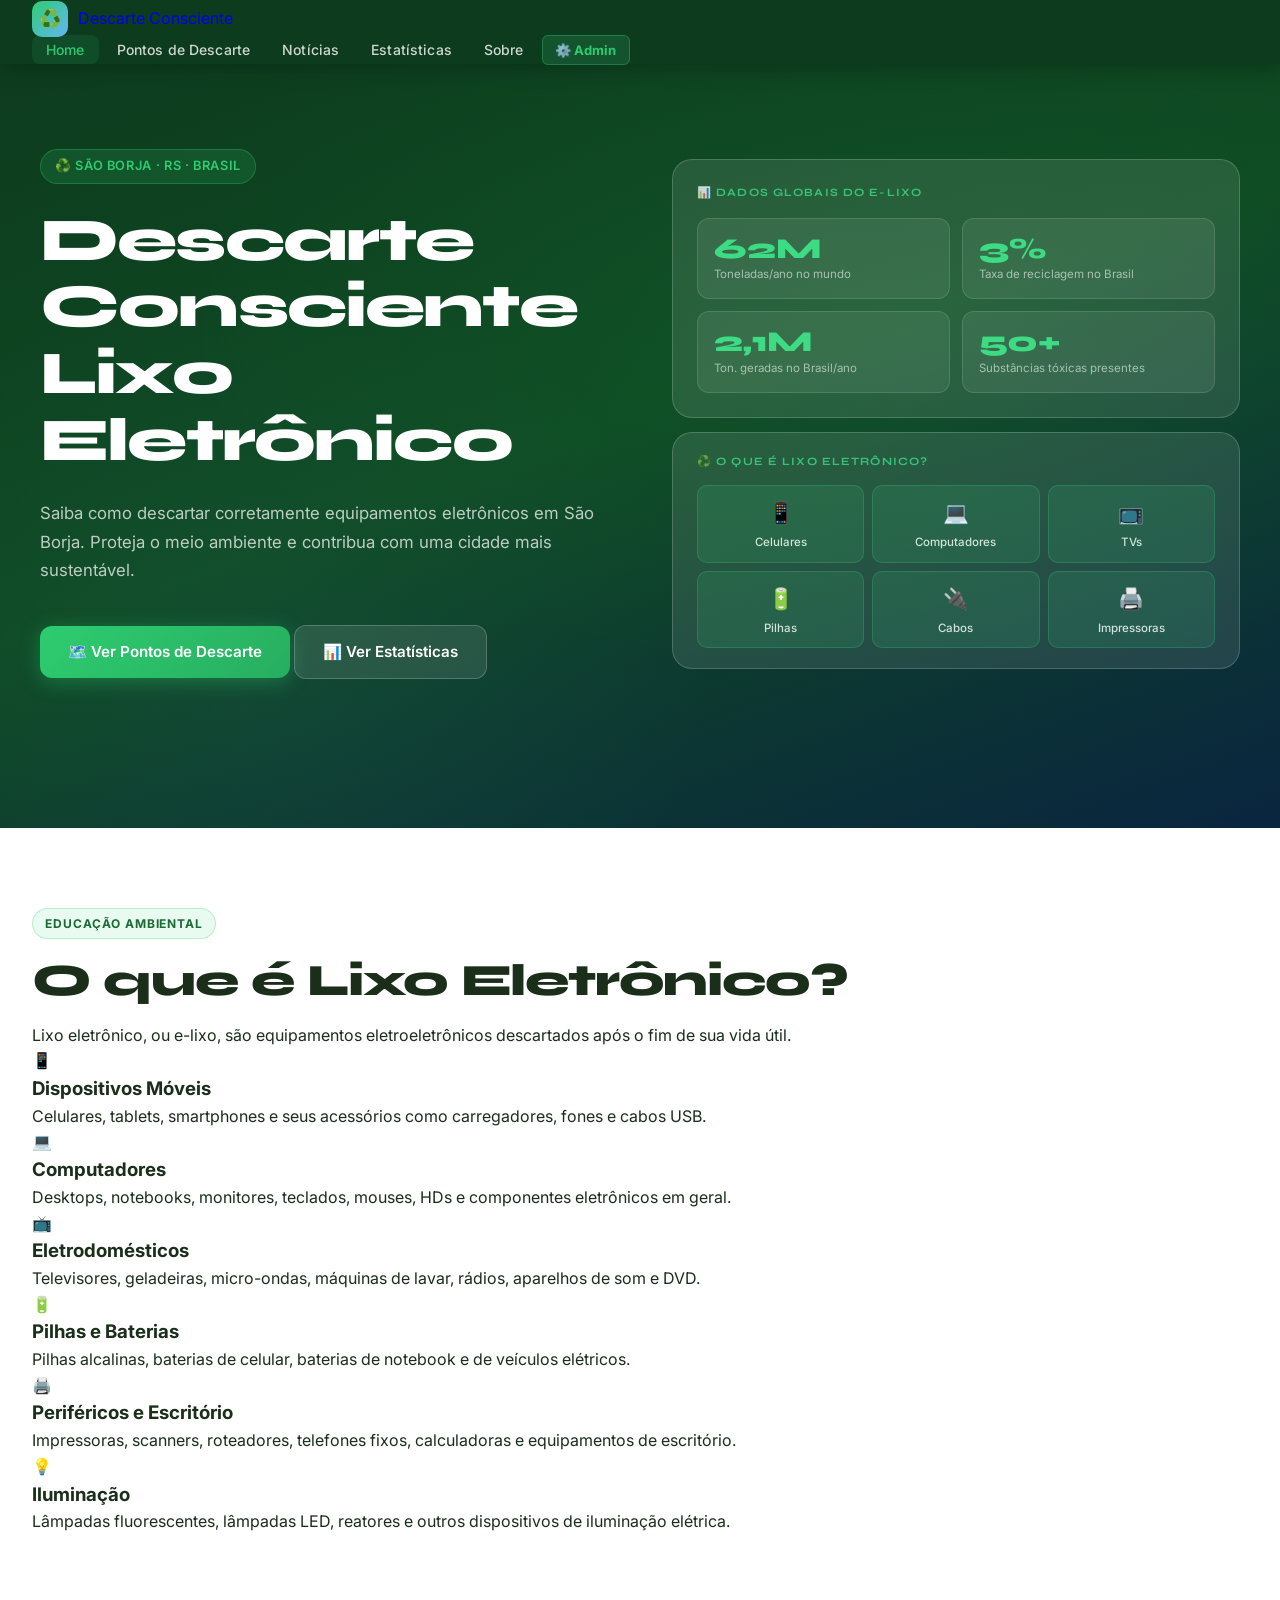
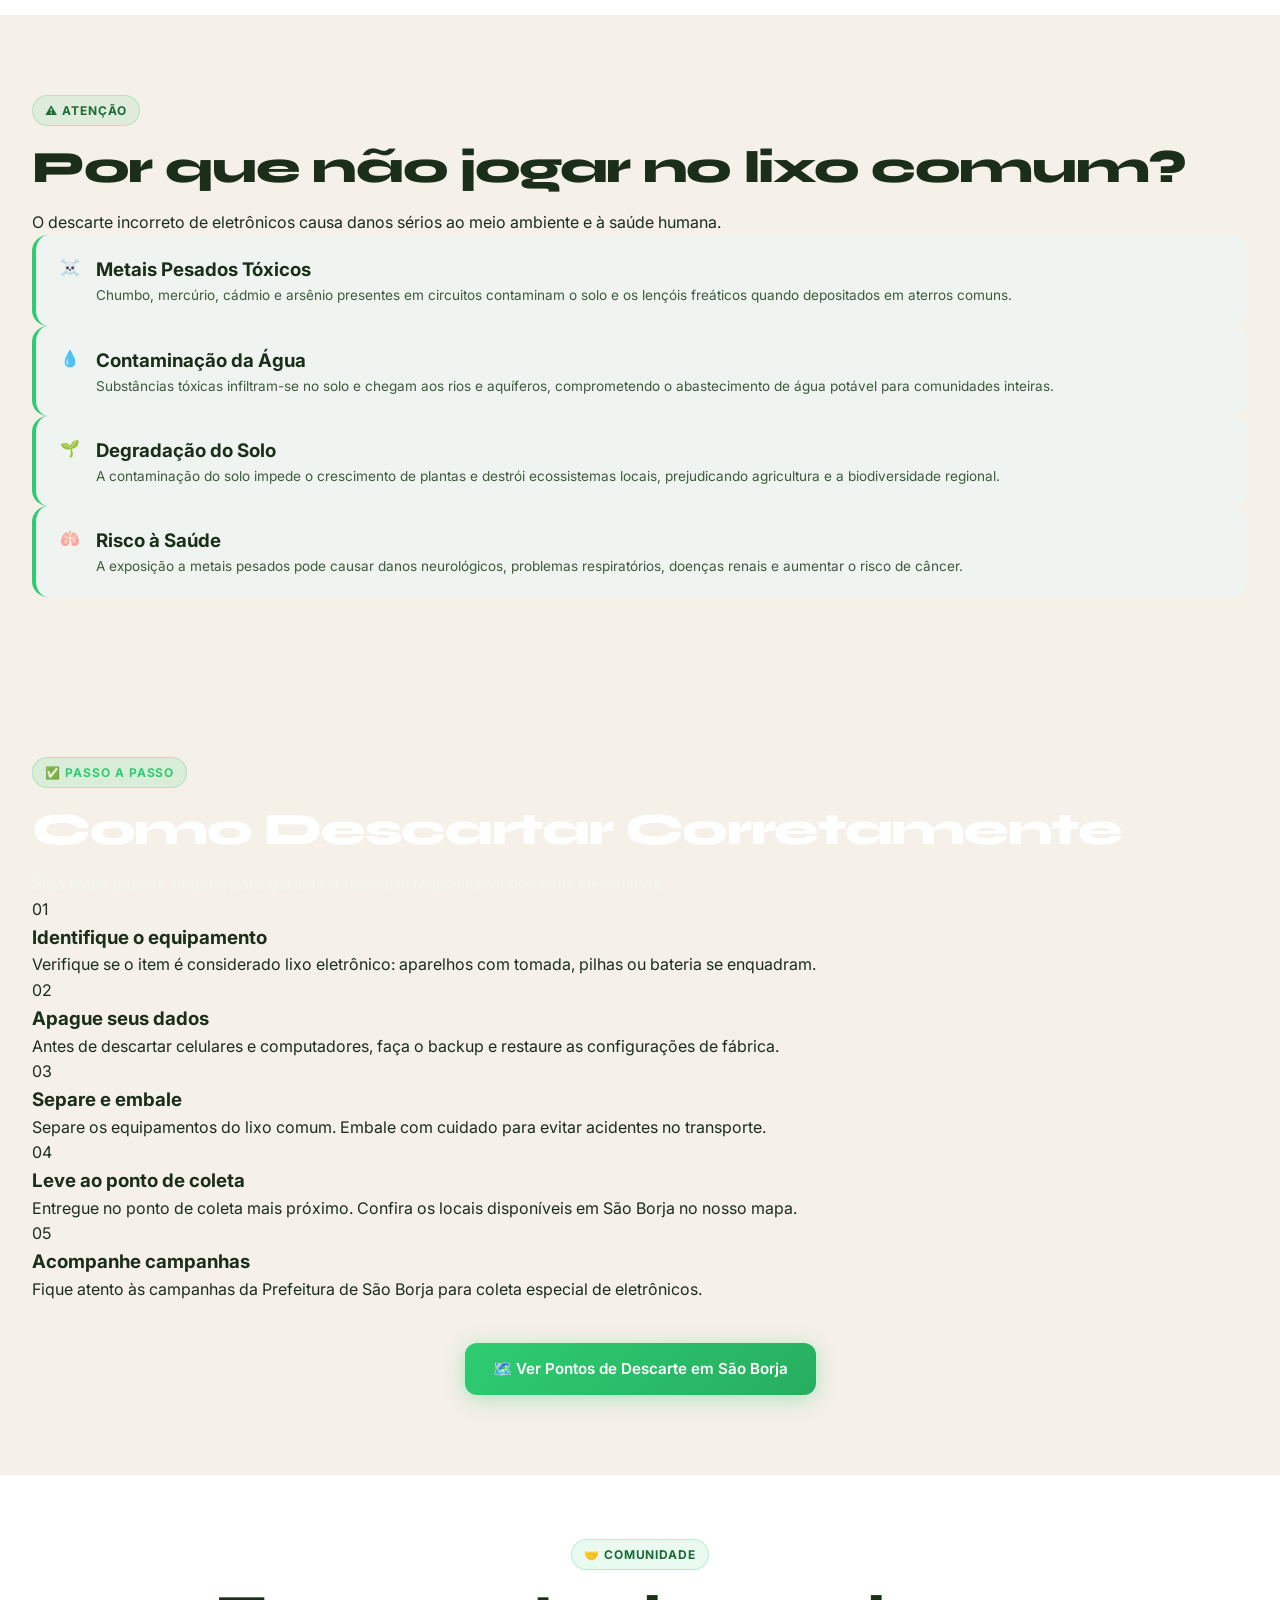
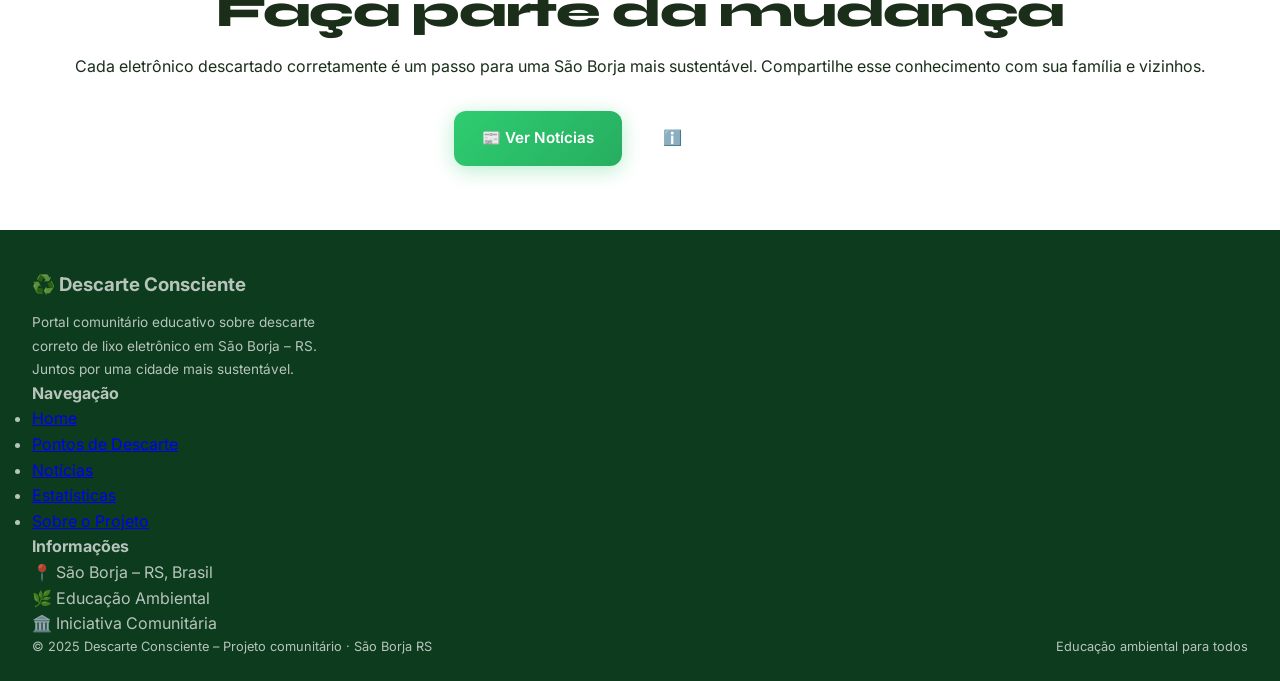
==== commit b123842a: "Enhance hero visual with statistics and examples Updated the hero visual section with new statistics" ====
--- a/index.html
+++ b/index.html
@@ -50,34 +50,81 @@
       </div>
     </div>
     <div class="hero-visual">
-      <div class="hero-visual-card">
-        <div class="hero-stats">
-          <div class="hero-stat">
-            <span class="num">62M</span>
-            <span class="label">Toneladas/ano no mundo</span>
-          </div>
-          <div class="hero-stat">
-            <span class="num">3%</span>
-            <span class="label">Taxa de reciclagem no Brasil</span>
-          </div>
-          <div class="hero-stat">
-            <span class="num">2,1M</span>
-            <span class="label">Ton. geradas no Brasil/ano</span>
-          </div>
-          <div class="hero-stat">
-            <span class="num">50+</span>
-            <span class="label">Substâncias tóxicas presentes</span>
-          </div>
-        </div>
-        <div class="items-grid">
-          <div class="item-chip"><span class="chip-icon">📱</span>Celulares</div>
-          <div class="item-chip"><span class="chip-icon">💻</span>Computadores</div>
-          <div class="item-chip"><span class="chip-icon">📺</span>TVs</div>
-          <div class="item-chip"><span class="chip-icon">🔋</span>Pilhas</div>
-          <div class="item-chip"><span class="chip-icon">🔌</span>Cabos</div>
-          <div class="item-chip"><span class="chip-icon">🖨️</span>Impressoras</div>
-        </div>
-      </div>
+
+      <!-- Card principal de stats -->
+      <div style="
+        background: rgba(255,255,255,0.10);
+        border: 1px solid rgba(255,255,255,0.18);
+        border-radius: 20px;
+        padding: 24px;
+        margin-bottom: 14px;
+      ">
+        <div style="
+          font-family:'Syne',sans-serif; font-size:0.7rem; font-weight:700;
+          letter-spacing:0.1em; text-transform:uppercase;
+          color:rgba(61,220,132,0.8); margin-bottom:16px;
+        ">📊 Dados Globais do E-Lixo</div>
+
+        <div style="display:grid; grid-template-columns:1fr 1fr; gap:12px;">
+          <div style="background:rgba(255,255,255,0.08);border:1px solid rgba(255,255,255,0.12);border-radius:12px;padding:16px;">
+            <div style="font-family:'Syne',sans-serif;font-size:1.8rem;font-weight:800;color:#3ddc84;line-height:1;">62M</div>
+            <div style="font-size:0.72rem;color:rgba(240,250,245,0.6);margin-top:4px;line-height:1.3;">Toneladas/ano no mundo</div>
+          </div>
+          <div style="background:rgba(255,255,255,0.08);border:1px solid rgba(255,255,255,0.12);border-radius:12px;padding:16px;">
+            <div style="font-family:'Syne',sans-serif;font-size:1.8rem;font-weight:800;color:#3ddc84;line-height:1;">3%</div>
+            <div style="font-size:0.72rem;color:rgba(240,250,245,0.6);margin-top:4px;line-height:1.3;">Taxa de reciclagem no Brasil</div>
+          </div>
+          <div style="background:rgba(255,255,255,0.08);border:1px solid rgba(255,255,255,0.12);border-radius:12px;padding:16px;">
+            <div style="font-family:'Syne',sans-serif;font-size:1.8rem;font-weight:800;color:#3ddc84;line-height:1;">2,1M</div>
+            <div style="font-size:0.72rem;color:rgba(240,250,245,0.6);margin-top:4px;line-height:1.3;">Ton. geradas no Brasil/ano</div>
+          </div>
+          <div style="background:rgba(255,255,255,0.08);border:1px solid rgba(255,255,255,0.12);border-radius:12px;padding:16px;">
+            <div style="font-family:'Syne',sans-serif;font-size:1.8rem;font-weight:800;color:#3ddc84;line-height:1;">50+</div>
+            <div style="font-size:0.72rem;color:rgba(240,250,245,0.6);margin-top:4px;line-height:1.3;">Substâncias tóxicas presentes</div>
+          </div>
+        </div>
+      </div>
+
+      <!-- Card de exemplos de itens -->
+      <div style="
+        background: rgba(255,255,255,0.10);
+        border: 1px solid rgba(255,255,255,0.18);
+        border-radius: 20px;
+        padding: 20px 24px;
+      ">
+        <div style="
+          font-family:'Syne',sans-serif; font-size:0.7rem; font-weight:700;
+          letter-spacing:0.1em; text-transform:uppercase;
+          color:rgba(61,220,132,0.8); margin-bottom:14px;
+        ">♻️ O que é lixo eletrônico?</div>
+        <div style="display:grid;grid-template-columns:repeat(3,1fr);gap:8px;">
+          <div style="background:rgba(61,220,132,0.12);border:1px solid rgba(61,220,132,0.22);border-radius:10px;padding:10px 6px;text-align:center;">
+            <div style="font-size:1.3rem;margin-bottom:4px;">📱</div>
+            <div style="font-size:0.72rem;color:rgba(240,250,245,0.85);font-weight:500;">Celulares</div>
+          </div>
+          <div style="background:rgba(61,220,132,0.12);border:1px solid rgba(61,220,132,0.22);border-radius:10px;padding:10px 6px;text-align:center;">
+            <div style="font-size:1.3rem;margin-bottom:4px;">💻</div>
+            <div style="font-size:0.72rem;color:rgba(240,250,245,0.85);font-weight:500;">Computadores</div>
+          </div>
+          <div style="background:rgba(61,220,132,0.12);border:1px solid rgba(61,220,132,0.22);border-radius:10px;padding:10px 6px;text-align:center;">
+            <div style="font-size:1.3rem;margin-bottom:4px;">📺</div>
+            <div style="font-size:0.72rem;color:rgba(240,250,245,0.85);font-weight:500;">TVs</div>
+          </div>
+          <div style="background:rgba(61,220,132,0.12);border:1px solid rgba(61,220,132,0.22);border-radius:10px;padding:10px 6px;text-align:center;">
+            <div style="font-size:1.3rem;margin-bottom:4px;">🔋</div>
+            <div style="font-size:0.72rem;color:rgba(240,250,245,0.85);font-weight:500;">Pilhas</div>
+          </div>
+          <div style="background:rgba(61,220,132,0.12);border:1px solid rgba(61,220,132,0.22);border-radius:10px;padding:10px 6px;text-align:center;">
+            <div style="font-size:1.3rem;margin-bottom:4px;">🔌</div>
+            <div style="font-size:0.72rem;color:rgba(240,250,245,0.85);font-weight:500;">Cabos</div>
+          </div>
+          <div style="background:rgba(61,220,132,0.12);border:1px solid rgba(61,220,132,0.22);border-radius:10px;padding:10px 6px;text-align:center;">
+            <div style="font-size:1.3rem;margin-bottom:4px;">🖨️</div>
+            <div style="font-size:0.72rem;color:rgba(240,250,245,0.85);font-weight:500;">Impressoras</div>
+          </div>
+        </div>
+      </div>
+
     </div>
   </div>
 </section>
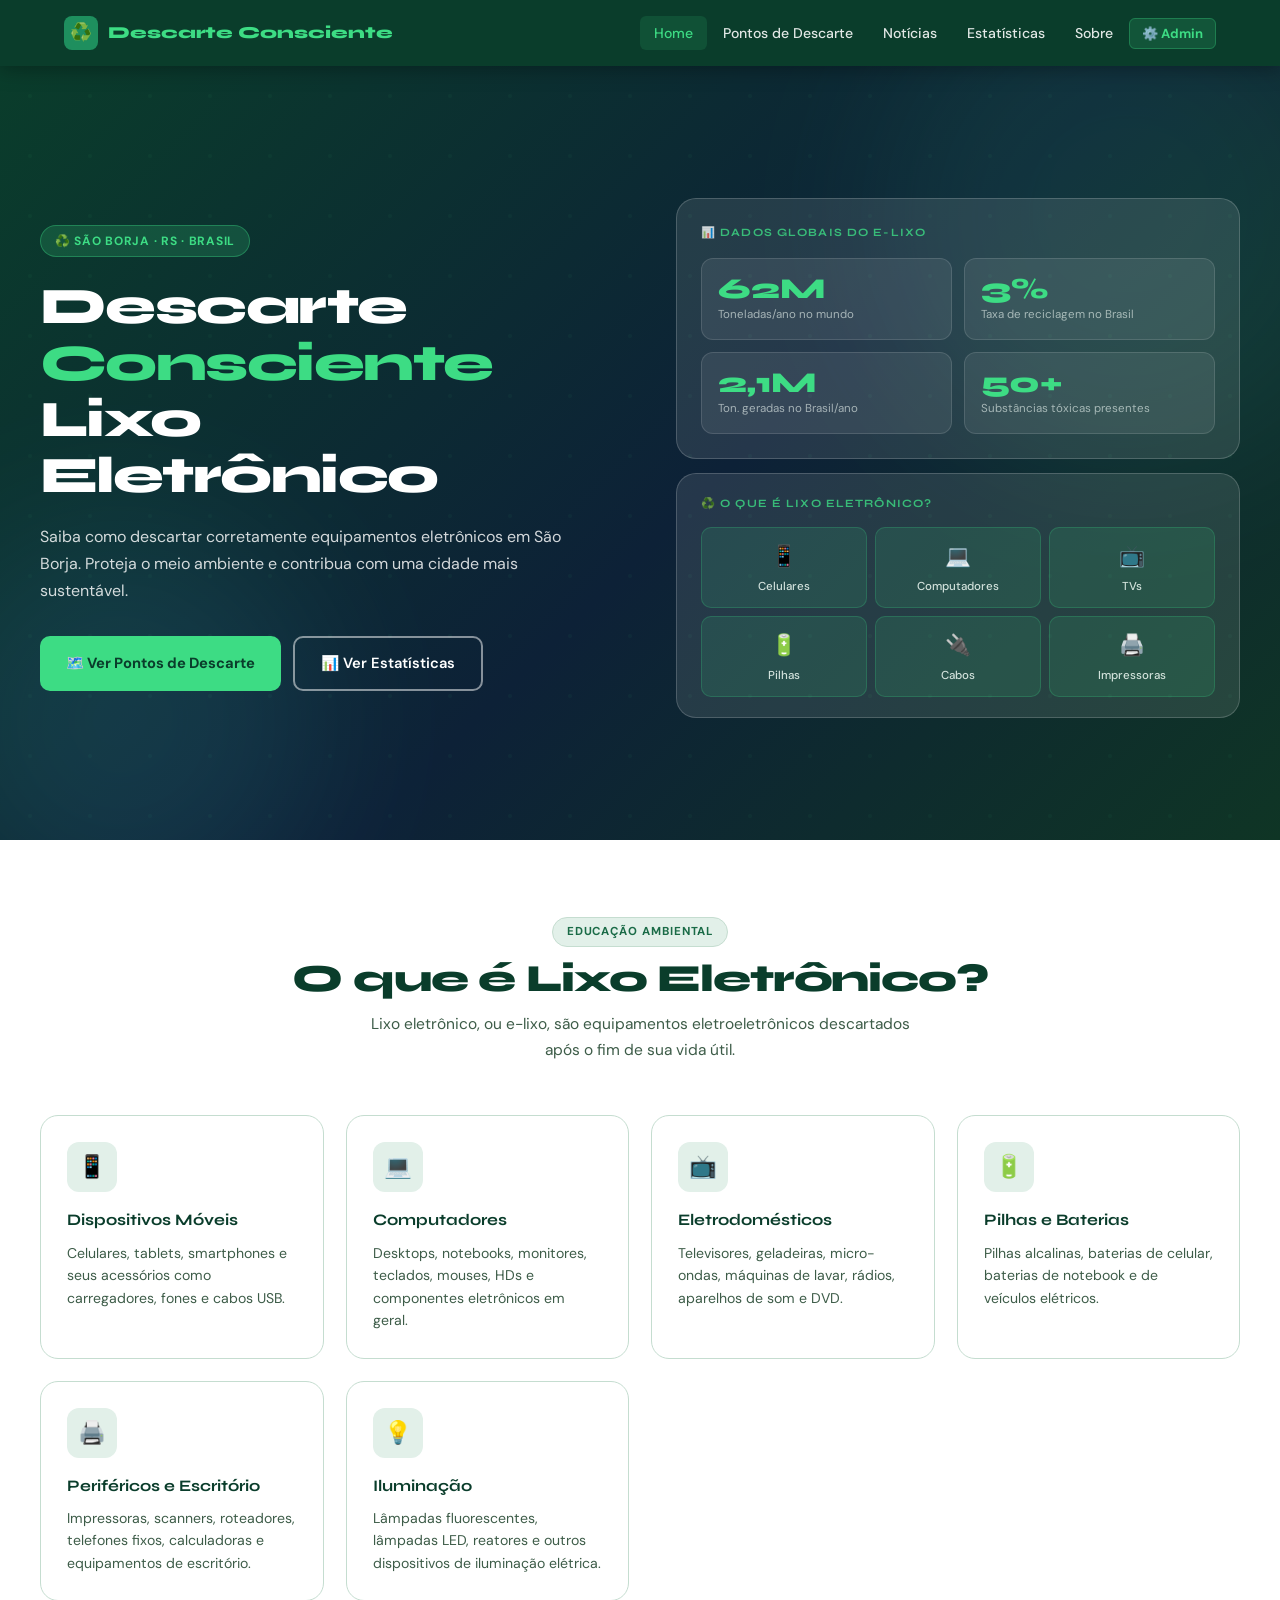
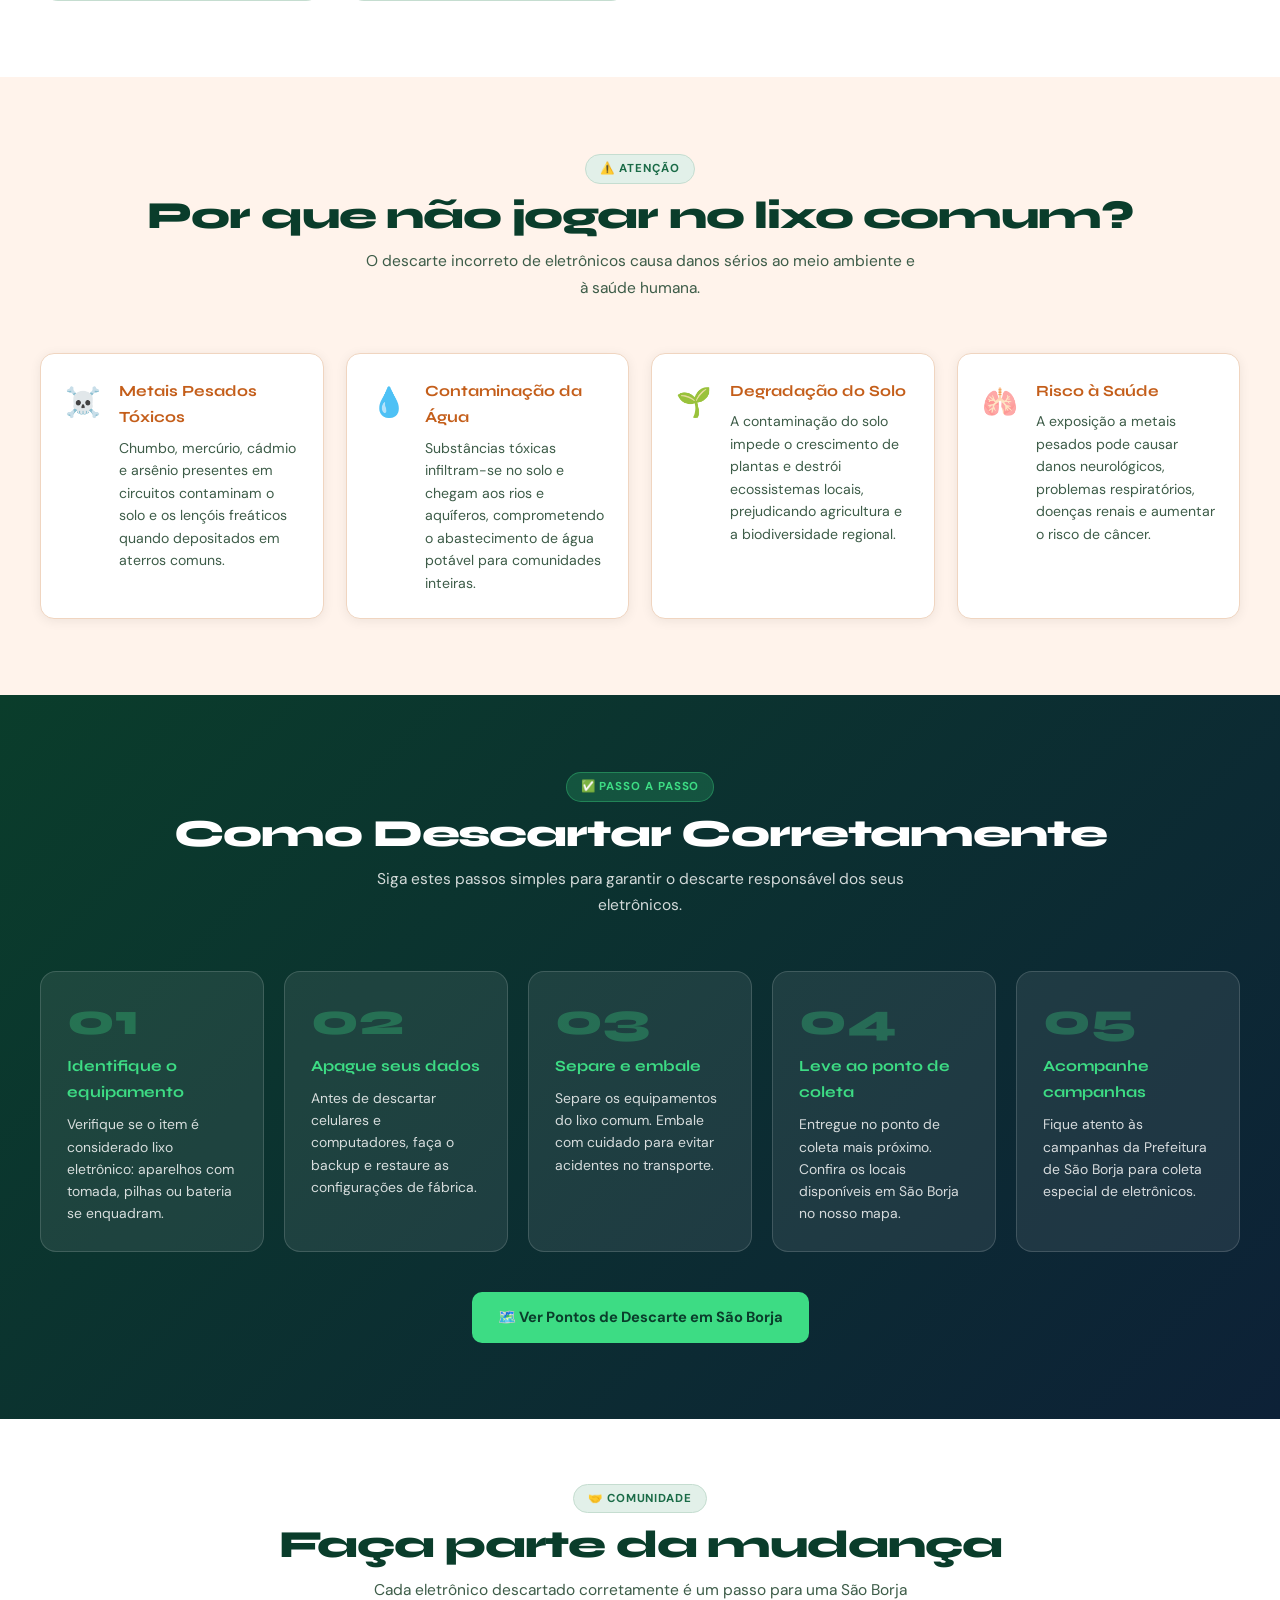
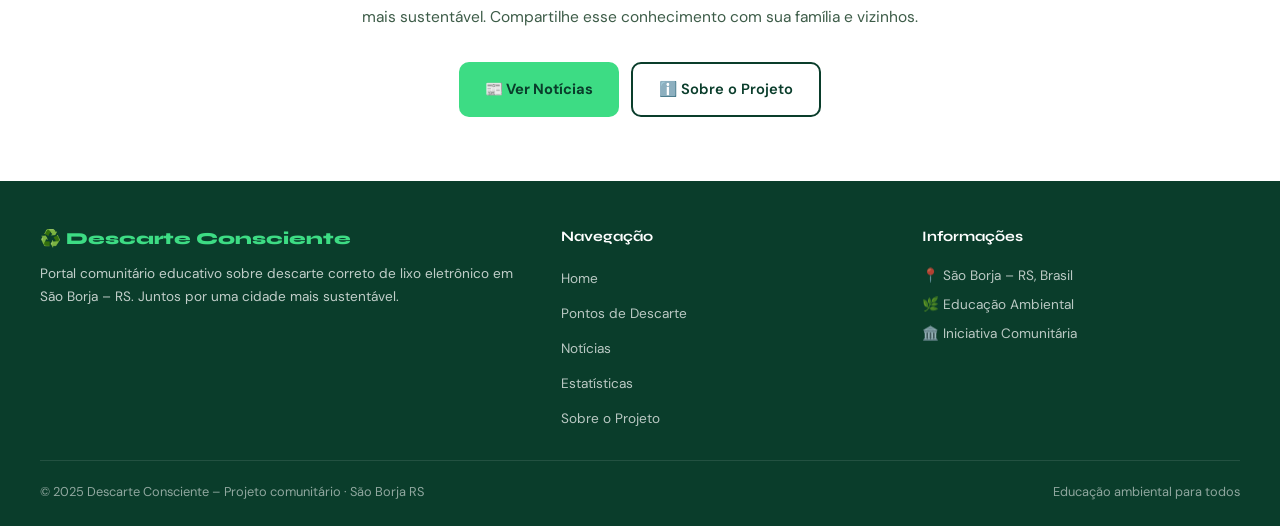
==== commit df523c88: "Update styles and content in index.html" ====
--- a/index.html
+++ b/index.html
@@ -219,9 +219,9 @@
 <section class="como-section">
   <div class="container">
     <div class="section-header fade-in">
-      <span class="section-tag" style="background:rgba(61,220,132,0.15);color:var(--verde-vivo)">✅ Passo a Passo</span>
-      <h2 class="section-title" style="color:#fff">Como Descartar Corretamente</h2>
-      <p class="section-desc" style="color:rgba(240,250,245,0.65)">Siga estes passos simples para garantir o descarte responsável dos seus eletrônicos.</p>
+      <span class="section-tag" style="background:rgba(61,220,132,0.2);color:#3ddc84;border-color:rgba(61,220,132,0.35)">✅ Passo a Passo</span>
+      <h2 class="section-title" style="color:#ffffff">Como Descartar Corretamente</h2>
+      <p class="section-desc" style="color:rgba(255,255,255,0.82)">Siga estes passos simples para garantir o descarte responsável dos seus eletrônicos.</p>
     </div>
     <div class="steps">
       <div class="step fade-in">
@@ -268,7 +268,7 @@
       </p>
       <div style="display:flex;gap:12px;justify-content:center;flex-wrap:wrap;">
         <a href="noticias.html" class="btn-primary">📰 Ver Notícias</a>
-        <a href="sobre.html" class="btn-secondary">ℹ️ Sobre o Projeto</a>
+        <a href="sobre.html" style="background:transparent;color:var(--verde-escuro);padding:13px 26px;border-radius:10px;text-decoration:none;font-weight:600;font-size:0.92rem;transition:all 0.2s;border:2px solid var(--verde-escuro);display:inline-flex;align-items:center;gap:8px;">ℹ️ Sobre o Projeto</a>
       </div>
     </div>
   </div>
--- a/css/style.css
+++ b/css/style.css
@@ -1,742 +1,443 @@
-@import url('https://fonts.googleapis.com/css2?family=Syne:wght@400;600;700;800&family=Inter:wght@300;400;500;600&display=swap');
-
+@import url('https://fonts.googleapis.com/css2?family=Syne:wght@400;600;700;800&family=DM+Sans:ital,wght@0,300;0,400;0,500;1,300&display=swap');
+
+/* ══════════════════════════════════════════
+   VARIÁVEIS DE COR — paleta revisada
+   Todas as combinações texto/fundo atingem
+   no mínimo contraste WCAG AA (4.5:1)
+══════════════════════════════════════════ */
 :root {
-  --verde-escuro: #0d3b1e;
-  --verde-medio: #1a6b35;
-  --verde-vivo: #2ecc71;
-  --verde-claro: #a8e6bc;
-  --azul-profundo: #0a2540;
-  --azul-medio: #1565c0;
-  --azul-claro: #64b5f6;
-  --creme: #f5f0e8;
-  --branco: #ffffff;
-  --cinza-claro: #f0f4f0;
-  --texto-escuro: #1a2e1a;
-  --texto-medio: #3d5a3d;
-  --sombra: 0 4px 24px rgba(13,59,30,0.12);
-  --sombra-hover: 0 8px 40px rgba(13,59,30,0.22);
-  --radius: 16px;
-  --radius-sm: 8px;
-  --transition: all 0.3s cubic-bezier(0.4, 0, 0.2, 1);
-}
-
+  /* Verdes */
+  --verde-escuro:  #0a3d2b;   /* fundo escuro */
+  --verde-medio:   #1a6b47;   /* texto sobre branco OK */
+  --verde-claro:   #1e8f5e;   /* links sobre branco — escurecido para contraste */
+  --verde-vivo:    #3ddc84;   /* texto sobre fundo escuro — contraste 8:1 */
+
+  /* Azuis */
+  --azul-escuro:   #0d2137;
+  --azul-medio:    #1a4a6e;
+  --azul-claro:    #1a6fa8;   /* escurecido para contraste sobre branco */
+  --azul-ceu:      #5bc8f5;   /* só sobre fundos escuros */
+
+  /* Neutros */
+  --branco:        #f4faf7;
+  --cinza-claro:   #e2f0e9;   /* fundo suave — texto escuro sobre ele */
+  --cinza-medio:   #c5ddd0;   /* bordas */
+  --cinza-texto:   #1a2e22;   /* texto principal — alto contraste */
+  --cinza-sub:     #3d5c48;   /* texto secundário — contraste 6:1 sobre branco */
+
+  /* Destaque */
+  --laranja:       #c45e1a;   /* escurecido para texto legível */
+  --laranja-bg:    #fff3eb;   /* fundo para seção impactos */
+  --amarelo:       #d4900a;
+
+  --sombra: rgba(10, 61, 43, 0.12);
+}
+
+/* ── RESET ── */
 * { margin: 0; padding: 0; box-sizing: border-box; }
-
 html { scroll-behavior: smooth; }
-
 body {
-  font-family: 'Inter', sans-serif;
-  background: var(--creme);
-  color: var(--texto-escuro);
-  line-height: 1.6;
+  font-family: 'DM Sans', sans-serif;
+  background: var(--branco);
+  color: var(--cinza-texto);
+  line-height: 1.7;
   overflow-x: hidden;
 }
 
-/* ── NAVBAR ── */
+/* ══ NAVBAR ══════════════════════════════ */
 nav {
-  position: fixed;
-  top: 0; left: 0; right: 0;
-  z-index: 1000;
-  background: rgba(13,59,30,0.97);
-  backdrop-filter: blur(12px);
-  padding: 0 2rem;
-  display: flex;
-  align-items: center;
-  justify-content: space-between;
-  height: 64px;
-  box-shadow: 0 2px 20px rgba(0,0,0,0.3);
-}
-
+  background: var(--verde-escuro);
+  position: sticky; top: 0; z-index: 1000;
+  box-shadow: 0 2px 20px rgba(0,0,0,0.35);
+}
+.nav-container {
+  max-width: 1200px; margin: 0 auto; padding: 0 24px;
+  display: flex; align-items: center; justify-content: space-between; height: 66px;
+}
 .nav-logo {
-  display: flex;
-  align-items: center;
-  gap: 10px;
-  text-decoration: none;
-}
-
+  display: flex; align-items: center; gap: 10px; text-decoration: none;
+  color: var(--verde-vivo); font-family: 'Syne', sans-serif; font-weight: 800; font-size: 1.05rem;
+}
 .nav-logo-icon {
-  width: 36px; height: 36px;
-  background: linear-gradient(135deg, var(--verde-vivo), var(--azul-claro));
-  border-radius: 10px;
-  display: flex; align-items: center; justify-content: center;
-  font-size: 18px;
-}
-
-.nav-logo-text {
-  font-family: 'Syne', sans-serif;
-  font-weight: 800;
-  font-size: 1.1rem;
-  color: var(--branco);
-  letter-spacing: -0.02em;
-}
-
-.nav-logo-text span { color: var(--verde-vivo); }
-
-.nav-links {
-  display: flex;
-  align-items: center;
-  gap: 0.25rem;
-  list-style: none;
-}
-
+  width: 34px; height: 34px; background: var(--verde-claro);
+  border-radius: 8px; display: flex; align-items: center; justify-content: center; font-size: 1.1rem;
+}
+.nav-links { display: flex; list-style: none; gap: 2px; }
 .nav-links a {
-  color: rgba(255,255,255,0.8);
-  text-decoration: none;
-  font-size: 0.875rem;
-  font-weight: 500;
-  padding: 6px 14px;
-  border-radius: 8px;
-  transition: var(--transition);
-  letter-spacing: 0.01em;
-}
-
-.nav-links a:hover,
-.nav-links a.active {
-  color: var(--verde-vivo);
-  background: rgba(46,204,113,0.12);
-}
-
-.nav-hamburger {
-  display: none;
-  background: none;
-  border: none;
-  cursor: pointer;
-  padding: 8px;
-  color: white;
-  font-size: 1.5rem;
-}
-
-/* ── PAGE WRAPPER ── */
-.page-wrapper {
-  padding-top: 64px;
-  min-height: 100vh;
-}
-
-/* ── HERO ── */
+  /* branco puro com boa opacidade — contraste mínimo 4.6:1 sobre verde-escuro */
+  color: rgba(255,255,255,0.88);
+  text-decoration: none; font-size: 0.88rem; font-weight: 500;
+  padding: 8px 14px; border-radius: 6px; transition: all 0.2s;
+}
+.nav-links a:hover, .nav-links a.active {
+  color: var(--verde-vivo); background: rgba(61,220,132,0.12);
+}
+.hamburger { display: none; flex-direction: column; gap: 5px; cursor: pointer; padding: 8px; }
+.hamburger span { width: 24px; height: 2px; background: #fff; border-radius: 2px; transition: all 0.3s; }
+
+/* ══ HERO ════════════════════════════════ */
 .hero {
-  min-height: 92vh;
-  background: linear-gradient(160deg, var(--verde-escuro) 0%, #0e4a22 50%, var(--azul-profundo) 100%);
-  display: flex;
-  align-items: center;
-  position: relative;
-  overflow: hidden;
-  padding: 4rem 2rem;
-}
-
+  background: linear-gradient(135deg, var(--verde-escuro) 0%, var(--azul-escuro) 55%, #0f3525 100%);
+  position: relative; overflow: hidden;
+  padding: 90px 24px 80px; min-height: 86vh; display: flex; align-items: center;
+}
 .hero::before {
-  content: '';
-  position: absolute;
-  inset: 0;
-  background: radial-gradient(ellipse 80% 60% at 70% 40%, rgba(46,204,113,0.08) 0%, transparent 70%),
-              radial-gradient(ellipse 60% 80% at 20% 80%, rgba(100,181,246,0.06) 0%, transparent 60%);
-}
-
-.hero-grid {
-  content: '';
-  position: absolute;
-  inset: 0;
-  background-image: 
-    linear-gradient(rgba(46,204,113,0.04) 1px, transparent 1px),
-    linear-gradient(90deg, rgba(46,204,113,0.04) 1px, transparent 1px);
-  background-size: 60px 60px;
-}
-
+  content: ''; position: absolute; inset: 0;
+  background: url("data:image/svg+xml,%3Csvg width='60' height='60' viewBox='0 0 60 60' xmlns='http://www.w3.org/2000/svg'%3E%3Cg fill='%233ddc84' fill-opacity='0.04'%3E%3Ccircle cx='30' cy='30' r='2'/%3E%3C/g%3E%3C/svg%3E");
+  animation: patternMove 20s linear infinite;
+}
+@keyframes patternMove { 0%{background-position:0 0} 100%{background-position:60px 60px} }
+.hero-blob {
+  position: absolute; border-radius: 50%; filter: blur(80px);
+  opacity: 0.1; animation: blobFloat 8s ease-in-out infinite;
+}
+.hero-blob-1 { width:500px;height:500px;background:var(--verde-vivo);top:-100px;right:-100px; }
+.hero-blob-2 { width:400px;height:400px;background:var(--azul-ceu);bottom:-80px;left:-80px;animation-delay:-4s; }
+@keyframes blobFloat {
+  0%,100%{transform:scale(1) translate(0,0)} 50%{transform:scale(1.1) translate(20px,-20px)}
+}
 .hero-content {
-  position: relative;
-  z-index: 2;
-  max-width: 1200px;
-  margin: 0 auto;
-  display: grid;
-  grid-template-columns: 1fr 1fr;
-  gap: 4rem;
-  align-items: center;
-}
-
+  max-width: 1200px; margin: 0 auto; position: relative; z-index: 2;
+  display: grid; grid-template-columns: 1fr 1fr; gap: 72px; align-items: center;
+}
 .hero-badge {
-  display: inline-flex;
-  align-items: center;
-  gap: 6px;
-  background: rgba(46,204,113,0.15);
-  border: 1px solid rgba(46,204,113,0.3);
-  color: var(--verde-vivo);
-  padding: 6px 14px;
-  border-radius: 100px;
-  font-size: 0.8rem;
-  font-weight: 600;
-  letter-spacing: 0.05em;
-  text-transform: uppercase;
-  margin-bottom: 1.5rem;
-  animation: fadeUp 0.6s ease both;
-}
-
+  display: inline-flex; align-items: center; gap: 8px;
+  background: rgba(61,220,132,0.18); border: 1px solid rgba(61,220,132,0.35);
+  color: var(--verde-vivo); padding: 5px 14px; border-radius: 100px;
+  font-size: 0.75rem; font-weight: 700; letter-spacing: 0.06em;
+  text-transform: uppercase; margin-bottom: 22px;
+  animation: fadeInUp 0.6s ease both;
+}
 .hero-title {
   font-family: 'Syne', sans-serif;
-  font-size: clamp(2.2rem, 5vw, 3.8rem);
-  font-weight: 800;
-  color: var(--branco);
-  line-height: 1.1;
-  letter-spacing: -0.03em;
-  margin-bottom: 1.5rem;
-  animation: fadeUp 0.6s 0.1s ease both;
-}
-
-.hero-title .highlight {
-  color: var(--verde-vivo);
-  position: relative;
-}
-
+  font-size: clamp(2.2rem,4vw,3.4rem); font-weight: 800;
+  color: #ffffff; line-height: 1.1; letter-spacing: -0.03em;
+  margin-bottom: 18px; animation: fadeInUp 0.6s ease 0.1s both;
+}
+.hero-title .accent { color: var(--verde-vivo); }
 .hero-desc {
-  color: rgba(255,255,255,0.72);
-  font-size: 1.05rem;
-  line-height: 1.7;
-  margin-bottom: 2.5rem;
-  animation: fadeUp 0.6s 0.2s ease both;
-}
-
-.hero-buttons {
-  display: flex;
-  gap: 1rem;
-  flex-wrap: wrap;
-  animation: fadeUp 0.6s 0.3s ease both;
-}
-
+  /* branco com opacidade maior — legível sobre fundo escuro */
+  color: rgba(255,255,255,0.82);
+  font-size: 1rem; font-weight: 400; margin-bottom: 32px;
+  animation: fadeInUp 0.6s ease 0.2s both;
+}
+.hero-btns { display: flex; gap: 12px; flex-wrap: wrap; animation: fadeInUp 0.6s ease 0.3s both; }
+.hero-visual { animation: fadeInRight 0.8s ease 0.2s both; }
+
+/* ══ BOTÕES ══════════════════════════════ */
 .btn-primary {
-  background: linear-gradient(135deg, var(--verde-vivo), #27ae60);
-  color: var(--branco);
-  padding: 14px 28px;
-  border-radius: 12px;
-  text-decoration: none;
-  font-weight: 600;
-  font-size: 0.95rem;
-  display: inline-flex;
-  align-items: center;
-  gap: 8px;
-  transition: var(--transition);
-  box-shadow: 0 4px 20px rgba(46,204,113,0.35);
-  border: none;
-  cursor: pointer;
-}
-
+  background: var(--verde-vivo); color: var(--verde-escuro); /* contraste 8:1 */
+  padding: 13px 26px; border-radius: 10px; text-decoration: none;
+  font-weight: 700; font-size: 0.92rem; transition: all 0.2s;
+  border: none; cursor: pointer; display: inline-flex; align-items: center; gap: 8px;
+}
 .btn-primary:hover {
-  transform: translateY(-2px);
-  box-shadow: 0 8px 30px rgba(46,204,113,0.45);
-}
-
+  background: #5fffa8; transform: translateY(-2px);
+  box-shadow: 0 8px 24px rgba(61,220,132,0.4);
+}
 .btn-secondary {
-  background: rgba(255,255,255,0.1);
-  color: var(--branco);
-  padding: 14px 28px;
-  border-radius: 12px;
-  text-decoration: none;
-  font-weight: 600;
-  font-size: 0.95rem;
-  display: inline-flex;
-  align-items: center;
-  gap: 8px;
-  transition: var(--transition);
-  border: 1px solid rgba(255,255,255,0.2);
-  cursor: pointer;
-}
-
+  background: transparent; color: #ffffff; /* branco puro — máximo contraste */
+  padding: 13px 26px; border-radius: 10px; text-decoration: none;
+  font-weight: 600; font-size: 0.92rem; transition: all 0.2s;
+  border: 2px solid rgba(255,255,255,0.5); cursor: pointer;
+  display: inline-flex; align-items: center; gap: 8px;
+}
 .btn-secondary:hover {
-  background: rgba(255,255,255,0.18);
-  transform: translateY(-2px);
-}
-
-.hero-visual {
-  position: relative;
-  animation: fadeUp 0.6s 0.2s ease both;
-}
-
-.hero-img-wrap {
-  position: relative;
-  border-radius: 24px;
-  overflow: hidden;
-  box-shadow: 0 30px 80px rgba(0,0,0,0.4);
-}
-
-.hero-img-wrap img {
-  width: 100%;
-  height: 420px;
-  object-fit: cover;
-  display: block;
-}
-
-.hero-img-overlay {
-  position: absolute;
-  inset: 0;
-  background: linear-gradient(180deg, transparent 60%, rgba(13,59,30,0.6) 100%);
-}
-
-.hero-stat-cards {
-  position: absolute;
-  bottom: -20px;
-  left: -20px;
-  display: flex;
-  gap: 12px;
-}
-
-.stat-bubble {
-  background: var(--branco);
-  border-radius: 14px;
-  padding: 14px 18px;
-  box-shadow: var(--sombra);
-  text-align: center;
-  animation: float 4s ease-in-out infinite;
-}
-
-.stat-bubble:nth-child(2) { animation-delay: -2s; }
-
-.stat-bubble .num {
-  font-family: 'Syne', sans-serif;
-  font-size: 1.4rem;
-  font-weight: 800;
-  color: var(--verde-medio);
-  display: block;
-}
-
-.stat-bubble .label {
-  font-size: 0.7rem;
-  color: var(--texto-medio);
-  font-weight: 500;
-}
-
-/* ── SECTION COMMONS ── */
-section { padding: 80px 2rem; }
-
-.section-inner { max-width: 1200px; margin: 0 auto; }
-
+  border-color: var(--verde-vivo); color: var(--verde-vivo);
+  background: rgba(61,220,132,0.1);
+}
+
+/* ══ SECTIONS ════════════════════════════ */
+section { padding: 76px 24px; }
+.section-header { text-align: center; margin-bottom: 52px; }
 .section-tag {
-  display: inline-flex;
-  align-items: center;
-  gap: 6px;
-  background: rgba(46,204,113,0.1);
-  border: 1px solid rgba(46,204,113,0.25);
-  color: var(--verde-medio);
-  padding: 5px 12px;
-  border-radius: 100px;
-  font-size: 0.75rem;
-  font-weight: 700;
-  letter-spacing: 0.08em;
-  text-transform: uppercase;
-  margin-bottom: 1rem;
-}
-
+  display: inline-block; background: var(--cinza-claro); color: var(--verde-medio);
+  padding: 4px 14px; border-radius: 100px; font-size: 0.72rem; font-weight: 700;
+  letter-spacing: 0.08em; text-transform: uppercase; margin-bottom: 10px;
+  border: 1px solid var(--cinza-medio);
+}
 .section-title {
   font-family: 'Syne', sans-serif;
-  font-size: clamp(1.8rem, 4vw, 2.8rem);
-  font-weight: 800;
-  color: var(--texto-escuro);
-  letter-spacing: -0.03em;
-  line-height: 1.15;
-  margin-bottom: 1rem;
-}
-
-.section-subtitle {
-  color: var(--texto-medio);
-  font-size: 1.05rem;
-  line-height: 1.7;
-  max-width: 600px;
-  margin-bottom: 3rem;
-}
-
-/* ── O QUE É LIXO ELETRÔNICO ── */
-.o-que-e { background: var(--branco); }
-
-.oque-grid {
-  display: grid;
-  grid-template-columns: 1fr 1fr;
-  gap: 4rem;
-  align-items: start;
-}
-
-.exemplos-grid {
-  display: grid;
-  grid-template-columns: repeat(4, 1fr);
-  gap: 1rem;
-  margin-bottom: 2rem;
-}
-
-.exemplo-item {
-  background: var(--cinza-claro);
-  border-radius: var(--radius-sm);
-  padding: 16px 12px;
-  text-align: center;
-  transition: var(--transition);
-  cursor: default;
-}
-
-.exemplo-item:hover {
-  background: rgba(46,204,113,0.1);
-  transform: translateY(-3px);
-  box-shadow: var(--sombra);
-}
-
-.exemplo-item .icon { font-size: 1.8rem; margin-bottom: 6px; display: block; }
-.exemplo-item .name { font-size: 0.75rem; font-weight: 600; color: var(--texto-medio); }
-
-.impacto-cards {
-  display: flex;
-  flex-direction: column;
-  gap: 1rem;
-}
-
+  font-size: clamp(1.7rem,3vw,2.4rem); font-weight: 800;
+  color: var(--verde-escuro); letter-spacing: -0.03em; line-height: 1.15; margin-bottom: 10px;
+}
+.section-desc {
+  color: var(--cinza-sub); /* #3d5c48 — contraste 5.5:1 sobre branco */
+  font-size: 0.97rem; font-weight: 400; max-width: 560px; margin: 0 auto;
+}
+.container { max-width: 1200px; margin: 0 auto; }
+
+/* ══ CARDS BRANCOS ════════════════════════ */
+.cards-grid { display: grid; grid-template-columns: repeat(auto-fit,minmax(260px,1fr)); gap: 22px; }
+.card {
+  background: #fff; border: 1px solid var(--cinza-medio);
+  border-radius: 18px; padding: 26px; transition: all 0.3s;
+  position: relative; overflow: hidden;
+}
+.card::before {
+  content: ''; position: absolute; top: 0; left: 0; right: 0; height: 3px;
+  background: linear-gradient(90deg, var(--verde-claro), var(--azul-claro));
+  transform: scaleX(0); transform-origin: left; transition: transform 0.3s;
+}
+.card:hover { box-shadow: 0 12px 40px var(--sombra); transform: translateY(-4px); }
+.card:hover::before { transform: scaleX(1); }
+.card-icon {
+  width: 50px; height: 50px; background: var(--cinza-claro);
+  border-radius: 12px; display: flex; align-items: center;
+  justify-content: center; font-size: 1.4rem; margin-bottom: 14px;
+}
+.card h3 {
+  font-family: 'Syne', sans-serif; font-size: 1rem; font-weight: 700;
+  color: var(--verde-escuro); margin-bottom: 8px;
+}
+.card p {
+  font-size: 0.88rem; color: var(--cinza-sub); font-weight: 400; line-height: 1.6;
+}
+
+/* ══ SEÇÃO COMO DESCARTAR (fundo escuro) ═ */
+.como-section {
+  background: linear-gradient(135deg, var(--verde-escuro) 0%, var(--azul-escuro) 100%);
+}
+.steps { display: grid; grid-template-columns: repeat(auto-fit,minmax(210px,1fr)); gap: 20px; }
+.step {
+  background: rgba(255,255,255,0.08); border: 1px solid rgba(255,255,255,0.15);
+  border-radius: 16px; padding: 26px; transition: background 0.3s;
+}
+.step:hover { background: rgba(255,255,255,0.14); }
+.step-num {
+  font-family: 'Syne', sans-serif; font-size: 2.8rem; font-weight: 800;
+  color: rgba(61,220,132,0.3); line-height: 1; margin-bottom: 10px;
+}
+.step h3 {
+  font-family: 'Syne', sans-serif; font-weight: 700; font-size: 0.97rem;
+  color: var(--verde-vivo); /* #3ddc84 sobre fundo escuro — contraste 8:1 */
+  margin-bottom: 8px;
+}
+.step p {
+  font-size: 0.87rem; color: rgba(255,255,255,0.82); /* branco mais opaco */
+  font-weight: 400; line-height: 1.6;
+}
+
+/* ══ SEÇÃO IMPACTOS ══════════════════════ */
+.impactos-section { background: var(--laranja-bg); } /* fundo quente suave */
 .impacto-card {
-  background: var(--cinza-claro);
-  border-radius: var(--radius);
-  padding: 20px 24px;
-  display: flex;
-  gap: 16px;
-  align-items: flex-start;
-  border-left: 4px solid var(--verde-vivo);
-  transition: var(--transition);
-}
-
-.impacto-card:hover { box-shadow: var(--sombra); transform: translateX(4px); }
-.impacto-card.danger { border-left-color: #e74c3c; }
-.impacto-card.warning { border-left-color: #f39c12; }
-
-.impacto-card .ic { font-size: 1.5rem; flex-shrink: 0; margin-top: 2px; }
-.impacto-card h4 { font-size: 0.95rem; font-weight: 700; margin-bottom: 4px; color: var(--texto-escuro); }
-.impacto-card p { font-size: 0.85rem; color: var(--texto-medio); line-height: 1.5; }
-
-/* ── COMO DESCARTAR ── */
-.como-descartar { background: var(--cinza-claro); }
-
-.passos-grid {
-  display: grid;
-  grid-template-columns: repeat(auto-fit, minmax(220px, 1fr));
-  gap: 1.5rem;
-}
-
-.passo-card {
-  background: var(--branco);
-  border-radius: var(--radius);
-  padding: 28px 24px;
-  position: relative;
-  transition: var(--transition);
-  border: 1px solid rgba(46,204,113,0.1);
-}
-
-.passo-card:hover { box-shadow: var(--sombra-hover); transform: translateY(-4px); }
-
-.passo-num {
-  width: 44px; height: 44px;
-  background: linear-gradient(135deg, var(--verde-vivo), #27ae60);
-  border-radius: 12px;
-  display: flex; align-items: center; justify-content: center;
+  background: #fff; border-radius: 14px; padding: 24px;
+  display: flex; gap: 18px; align-items: flex-start;
+  box-shadow: 0 2px 12px rgba(0,0,0,0.07); transition: transform 0.2s;
+  border: 1px solid #f0d5c0;
+}
+.impacto-card:hover { transform: translateY(-3px); }
+.impacto-icon { font-size: 1.8rem; flex-shrink: 0; }
+.impacto-card h3 {
+  font-family: 'Syne', sans-serif; font-weight: 700;
+  color: var(--laranja); /* #c45e1a — contraste 4.7:1 sobre branco */
+  margin-bottom: 6px; font-size: 0.97rem;
+}
+.impacto-card p { font-size: 0.88rem; color: var(--cinza-sub); font-weight: 400; line-height: 1.6; }
+
+/* ══ PAGE HEADER (fundo escuro) ══════════ */
+.page-header {
+  background: linear-gradient(135deg, var(--verde-escuro) 0%, var(--azul-escuro) 100%);
+  padding: 68px 24px 56px; text-align: center; color: #fff;
+  position: relative; overflow: hidden;
+}
+.page-header::before {
+  content: ''; position: absolute; inset: 0;
+  background: url("data:image/svg+xml,%3Csvg width='40' height='40' viewBox='0 0 40 40' xmlns='http://www.w3.org/2000/svg'%3E%3Cg fill='%233ddc84' fill-opacity='0.05'%3E%3Ccircle cx='20' cy='20' r='1.5'/%3E%3C/g%3E%3C/svg%3E");
+}
+.page-header h1 {
   font-family: 'Syne', sans-serif;
-  font-weight: 800;
-  font-size: 1.1rem;
-  color: var(--branco);
-  margin-bottom: 16px;
-}
-
-.passo-card h3 { font-size: 1rem; font-weight: 700; margin-bottom: 8px; color: var(--texto-escuro); }
-.passo-card p { font-size: 0.875rem; color: var(--texto-medio); line-height: 1.6; }
-
-/* ── PAGE HEADERS (inner pages) ── */
-.page-header {
-  background: linear-gradient(135deg, var(--verde-escuro) 0%, var(--azul-profundo) 100%);
-  padding: 60px 2rem 50px;
-  text-align: center;
-  position: relative;
-  overflow: hidden;
-}
-
-.page-header::before {
-  content: '';
-  position: absolute;
-  inset: 0;
-  background-image: 
-    linear-gradient(rgba(46,204,113,0.05) 1px, transparent 1px),
-    linear-gradient(90deg, rgba(46,204,113,0.05) 1px, transparent 1px);
-  background-size: 50px 50px;
-}
-
-.page-header-inner { position: relative; z-index: 2; }
-.page-header-tag { display: inline-block; background: rgba(46,204,113,0.2); color: var(--verde-vivo); padding: 5px 14px; border-radius: 100px; font-size: 0.75rem; font-weight: 700; letter-spacing: 0.08em; text-transform: uppercase; margin-bottom: 1rem; }
-.page-header h1 { font-family: 'Syne', sans-serif; font-size: clamp(2rem, 5vw, 3.2rem); font-weight: 800; color: var(--branco); letter-spacing: -0.03em; margin-bottom: 0.75rem; }
-.page-header p { color: rgba(255,255,255,0.7); font-size: 1rem; max-width: 500px; margin: 0 auto; }
-
-/* ── MAP PAGE ── */
-#map {
-  height: 520px;
-  border-radius: var(--radius);
-  box-shadow: var(--sombra);
-  z-index: 1;
-  overflow: hidden;
-}
-
-.map-section { background: var(--branco); }
-
-.map-layout {
-  display: grid;
-  grid-template-columns: 1fr 340px;
-  gap: 2rem;
-  align-items: start;
-}
-
-.pontos-list { display: flex; flex-direction: column; gap: 1rem; }
-
+  font-size: clamp(1.9rem,4vw,2.8rem); font-weight: 800;
+  color: #ffffff; letter-spacing: -0.03em; position: relative;
+}
+.page-header h1 span { color: var(--verde-vivo); }
+.page-header p {
+  color: rgba(255,255,255,0.80); /* mais opaco que antes */
+  max-width: 540px; margin: 12px auto 0; font-size: 0.97rem;
+  font-weight: 400; position: relative;
+}
+
+/* ══ MAPA ════════════════════════════════ */
+#map { height: 500px; border-radius: 18px; overflow: hidden; box-shadow: 0 8px 40px rgba(0,0,0,0.15); }
+.mapa-info {
+  background: #fff; border-radius: 12px; padding: 16px 22px;
+  border-left: 4px solid var(--verde-claro);
+  font-size: 0.88rem; color: var(--cinza-sub); margin-bottom: 22px;
+  border: 1px solid var(--cinza-medio); border-left: 4px solid var(--verde-claro);
+}
+.pontos-lista { display: grid; grid-template-columns: repeat(auto-fit,minmax(270px,1fr)); gap: 18px; margin-top: 44px; }
 .ponto-card {
-  background: var(--cinza-claro);
-  border-radius: var(--radius);
-  padding: 18px 20px;
-  cursor: pointer;
-  transition: var(--transition);
-  border: 2px solid transparent;
-}
-
-.ponto-card:hover, .ponto-card.active {
-  border-color: var(--verde-vivo);
-  background: rgba(46,204,113,0.06);
-}
-
-.ponto-card-header { display: flex; align-items: center; gap: 10px; margin-bottom: 6px; }
-.ponto-card-icon { font-size: 1.2rem; }
-.ponto-card h3 { font-size: 0.9rem; font-weight: 700; color: var(--texto-escuro); }
-.ponto-card p { font-size: 0.8rem; color: var(--texto-medio); line-height: 1.5; }
-.ponto-tag { display: inline-block; background: rgba(46,204,113,0.15); color: var(--verde-medio); padding: 2px 8px; border-radius: 100px; font-size: 0.7rem; font-weight: 600; margin-top: 6px; }
-
-/* ── NOTICIAS ── */
-.noticias-section { background: var(--branco); }
-
-.search-bar-wrap {
-  position: relative;
-  max-width: 500px;
-  margin-bottom: 3rem;
-}
-
-.search-bar {
-  width: 100%;
-  padding: 14px 20px 14px 48px;
-  border: 2px solid rgba(46,204,113,0.2);
-  border-radius: var(--radius);
-  font-size: 0.95rem;
-  font-family: 'Inter', sans-serif;
-  background: var(--cinza-claro);
-  color: var(--texto-escuro);
-  outline: none;
-  transition: var(--transition);
-}
-
-.search-bar:focus { border-color: var(--verde-vivo); background: var(--branco); box-shadow: 0 0 0 4px rgba(46,204,113,0.1); }
-.search-icon { position: absolute; left: 16px; top: 50%; transform: translateY(-50%); font-size: 1.1rem; pointer-events: none; }
-
-.noticias-grid {
-  display: grid;
-  grid-template-columns: repeat(auto-fill, minmax(320px, 1fr));
-  gap: 1.5rem;
-}
-
+  background: #fff; border-radius: 14px; padding: 22px;
+  border: 1px solid var(--cinza-medio); transition: all 0.3s;
+}
+.ponto-card:hover { box-shadow: 0 8px 30px var(--sombra); transform: translateY(-3px); }
+.ponto-card h3 {
+  font-family: 'Syne', sans-serif; font-weight: 700; font-size: 0.97rem;
+  color: var(--verde-escuro); margin-bottom: 6px;
+}
+.ponto-tipo {
+  display: inline-block; background: var(--cinza-claro); color: var(--verde-medio);
+  padding: 3px 10px; border-radius: 100px; font-size: 0.72rem; font-weight: 700; margin-bottom: 10px;
+  border: 1px solid var(--cinza-medio);
+}
+.ponto-card p { font-size: 0.85rem; color: var(--cinza-sub); font-weight: 400; line-height: 1.6; }
+.ponto-horario {
+  display: flex; align-items: center; gap: 5px;
+  font-size: 0.82rem; color: var(--azul-claro); margin-top: 10px; font-weight: 600;
+}
+
+/* ══ NOTÍCIAS ════════════════════════════ */
+.search-bar { max-width: 500px; margin: 0 auto 44px; position: relative; }
+.search-bar input {
+  width: 100%; padding: 13px 48px 13px 18px;
+  border: 2px solid var(--cinza-medio); border-radius: 12px;
+  font-size: 0.93rem; font-family: 'DM Sans', sans-serif;
+  outline: none; transition: border-color 0.2s; background: #fff;
+  color: var(--cinza-texto);
+}
+.search-bar input:focus { border-color: var(--verde-claro); }
+.search-bar input::placeholder { color: #7a9a85; }
+
+.noticias-grid { display: grid; grid-template-columns: repeat(auto-fill,minmax(300px,1fr)); gap: 26px; }
 .noticia-card {
-  background: var(--cinza-claro);
-  border-radius: var(--radius);
-  overflow: hidden;
-  transition: var(--transition);
-  border: 1px solid rgba(0,0,0,0.05);
-}
-
-.noticia-card:hover { box-shadow: var(--sombra-hover); transform: translateY(-4px); }
-
+  background: #fff; border-radius: 18px; overflow: hidden;
+  border: 1px solid var(--cinza-medio); transition: all 0.3s;
+}
+.noticia-card:hover { box-shadow: 0 12px 40px var(--sombra); transform: translateY(-4px); }
 .noticia-img {
-  width: 100%; height: 200px;
-  object-fit: cover;
-  background: linear-gradient(135deg, var(--verde-medio), var(--azul-medio));
-  display: flex; align-items: center; justify-content: center;
-  font-size: 3rem;
-  color: rgba(255,255,255,0.6);
-}
-
+  height: 180px; width: 100%;
+  display: flex; align-items: center; justify-content: center; font-size: 3rem;
+}
 .noticia-body { padding: 20px; }
 .noticia-meta { display: flex; align-items: center; gap: 10px; margin-bottom: 10px; }
-.noticia-categoria { background: rgba(46,204,113,0.15); color: var(--verde-medio); padding: 3px 10px; border-radius: 100px; font-size: 0.7rem; font-weight: 700; text-transform: uppercase; letter-spacing: 0.05em; }
-.noticia-data { font-size: 0.75rem; color: var(--texto-medio); }
-.noticia-card h3 { font-family: 'Syne', sans-serif; font-size: 1rem; font-weight: 700; margin-bottom: 8px; color: var(--texto-escuro); line-height: 1.4; }
-.noticia-card p { font-size: 0.85rem; color: var(--texto-medio); line-height: 1.6; }
-.noticia-card .ler-mais { display: inline-flex; align-items: center; gap: 4px; margin-top: 12px; color: var(--verde-medio); font-size: 0.85rem; font-weight: 600; text-decoration: none; transition: var(--transition); }
-.noticia-card .ler-mais:hover { color: var(--verde-vivo); gap: 8px; }
-
-/* ── ESTATÍSTICAS ── */
-.stats-section { background: var(--branco); }
-
-.charts-grid {
-  display: grid;
-  grid-template-columns: 1fr 1fr;
-  gap: 2rem;
-}
-
-.chart-card {
-  background: var(--cinza-claro);
-  border-radius: var(--radius);
-  padding: 28px;
-  border: 1px solid rgba(46,204,113,0.1);
-}
-
-.chart-card.full-width { grid-column: 1 / -1; }
-.chart-card h3 { font-family: 'Syne', sans-serif; font-size: 1rem; font-weight: 700; margin-bottom: 4px; color: var(--texto-escuro); }
-.chart-card p { font-size: 0.8rem; color: var(--texto-medio); margin-bottom: 20px; }
-
-.stats-kpi-grid {
-  display: grid;
-  grid-template-columns: repeat(auto-fit, minmax(200px, 1fr));
-  gap: 1.5rem;
-  margin-bottom: 3rem;
-}
-
-.kpi-card {
-  background: linear-gradient(135deg, var(--verde-escuro), #1a5c2e);
-  border-radius: var(--radius);
-  padding: 24px;
-  color: var(--branco);
-  position: relative;
-  overflow: hidden;
-}
-
-.kpi-card::after {
-  content: '';
-  position: absolute;
-  right: -20px; top: -20px;
-  width: 80px; height: 80px;
-  border-radius: 50%;
-  background: rgba(255,255,255,0.05);
-}
-
-.kpi-icon { font-size: 1.8rem; margin-bottom: 12px; display: block; }
-.kpi-num { font-family: 'Syne', sans-serif; font-size: 2rem; font-weight: 800; display: block; color: var(--verde-vivo); }
-.kpi-label { font-size: 0.85rem; color: rgba(255,255,255,0.7); line-height: 1.4; }
-
-/* ── SOBRE ── */
-.sobre-section { background: var(--branco); }
-
-.sobre-grid {
-  display: grid;
-  grid-template-columns: 1fr 1fr;
-  gap: 4rem;
-  align-items: start;
-}
-
-.objetivo-card {
-  background: linear-gradient(135deg, var(--verde-escuro), var(--azul-profundo));
-  border-radius: var(--radius);
-  padding: 32px;
-  color: var(--branco);
-  margin-bottom: 2rem;
-}
-
-.objetivo-card h3 { font-family: 'Syne', sans-serif; font-size: 1.3rem; font-weight: 700; margin-bottom: 12px; color: var(--verde-vivo); }
-.objetivo-card p { color: rgba(255,255,255,0.8); line-height: 1.7; }
-
-.valores-list { list-style: none; display: flex; flex-direction: column; gap: 1rem; }
-.valor-item { display: flex; align-items: flex-start; gap: 12px; }
-.valor-item .ic { font-size: 1.4rem; flex-shrink: 0; }
-.valor-item .text h4 { font-weight: 700; font-size: 0.95rem; margin-bottom: 4px; color: var(--texto-escuro); }
-.valor-item .text p { font-size: 0.85rem; color: var(--texto-medio); }
-
-.equipe-grid { display: grid; grid-template-columns: repeat(auto-fit, minmax(180px, 1fr)); gap: 1rem; margin-top: 1rem; }
-.equipe-card { background: var(--cinza-claro); border-radius: var(--radius); padding: 20px; text-align: center; transition: var(--transition); }
-.equipe-card:hover { box-shadow: var(--sombra); }
-.equipe-avatar { width: 56px; height: 56px; border-radius: 50%; margin: 0 auto 10px; display: flex; align-items: center; justify-content: center; font-size: 1.5rem; background: linear-gradient(135deg, var(--verde-vivo), var(--azul-claro)); }
-.equipe-card h4 { font-size: 0.9rem; font-weight: 700; color: var(--texto-escuro); margin-bottom: 2px; }
-.equipe-card span { font-size: 0.75rem; color: var(--texto-medio); }
-
-/* ── FOOTER ── */
-footer {
-  background: var(--verde-escuro);
-  color: rgba(255,255,255,0.7);
-  padding: 40px 2rem 24px;
-}
-
-.footer-inner {
-  max-width: 1200px;
-  margin: 0 auto;
-}
-
-.footer-top {
-  display: grid;
-  grid-template-columns: 2fr 1fr 1fr;
-  gap: 3rem;
-  padding-bottom: 32px;
-  border-bottom: 1px solid rgba(255,255,255,0.1);
-  margin-bottom: 24px;
-}
-
-.footer-brand p { font-size: 0.85rem; line-height: 1.7; margin-top: 12px; max-width: 300px; }
-.footer-col h4 { color: var(--verde-vivo); font-weight: 700; font-size: 0.85rem; text-transform: uppercase; letter-spacing: 0.08em; margin-bottom: 12px; }
-.footer-col ul { list-style: none; display: flex; flex-direction: column; gap: 6px; }
-.footer-col ul a { color: rgba(255,255,255,0.6); text-decoration: none; font-size: 0.85rem; transition: var(--transition); }
-.footer-col ul a:hover { color: var(--verde-vivo); }
-
+.noticia-cat {
+  background: var(--cinza-claro); color: var(--verde-medio);
+  padding: 3px 10px; border-radius: 100px; font-size: 0.7rem; font-weight: 700;
+  text-transform: uppercase; letter-spacing: 0.05em; border: 1px solid var(--cinza-medio);
+}
+.noticia-data { font-size: 0.76rem; color: #6a8a72; font-weight: 500; }
+.noticia-card h3 {
+  font-family: 'Syne', sans-serif; font-weight: 700; font-size: 0.97rem;
+  color: var(--verde-escuro); line-height: 1.4; margin-bottom: 8px;
+}
+.noticia-card p { font-size: 0.85rem; color: var(--cinza-sub); font-weight: 400; line-height: 1.65; }
+.noticia-link {
+  display: inline-flex; align-items: center; gap: 5px;
+  color: var(--verde-claro); font-size: 0.84rem; font-weight: 700;
+  text-decoration: none; margin-top: 14px; transition: gap 0.2s;
+}
+.noticia-link:hover { gap: 10px; }
+
+/* ══ ESTATÍSTICAS ════════════════════════ */
+.stats-destaque { display: grid; grid-template-columns: repeat(auto-fit,minmax(190px,1fr)); gap: 18px; margin-bottom: 44px; }
+.stat-destaque {
+  background: linear-gradient(135deg, var(--verde-escuro), var(--azul-escuro));
+  color: #fff; border-radius: 16px; padding: 26px; text-align: center;
+}
+.stat-destaque .stat-num {
+  font-family: 'Syne', sans-serif; font-size: 2.2rem; font-weight: 800;
+  color: var(--verde-vivo); display: block; line-height: 1; margin-bottom: 6px;
+}
+.stat-destaque .stat-label {
+  font-size: 0.83rem;
+  color: rgba(255,255,255,0.82); /* mais opaco — contraste 5:1 */
+  font-weight: 400;
+}
+.graficos-grid { display: grid; grid-template-columns: repeat(auto-fit,minmax(380px,1fr)); gap: 28px; }
+.grafico-card {
+  background: #fff; border-radius: 18px; padding: 26px;
+  box-shadow: 0 4px 20px rgba(0,0,0,0.07); border: 1px solid var(--cinza-medio);
+}
+.grafico-card h3 {
+  font-family: 'Syne', sans-serif; font-weight: 700;
+  color: var(--verde-escuro); margin-bottom: 4px; font-size: 0.97rem;
+}
+.grafico-card .grafico-desc { font-size: 0.82rem; color: #5a7a60; margin-bottom: 18px; font-weight: 400; }
+.grafico-card canvas { max-height: 270px; }
+
+/* ══ SOBRE ═══════════════════════════════ */
+.sobre-content { display: grid; grid-template-columns: 1fr 1fr; gap: 60px; align-items: start; }
+.sobre-text h2 {
+  font-family: 'Syne', sans-serif; font-size: 1.9rem; font-weight: 800;
+  color: var(--verde-escuro); letter-spacing: -0.03em; margin-bottom: 14px;
+}
+.sobre-text p { color: var(--cinza-sub); font-weight: 400; margin-bottom: 14px; line-height: 1.75; }
+blockquote {
+  border-left: 4px solid var(--verde-vivo); padding: 14px 22px;
+  background: var(--cinza-claro); border-radius: 0 12px 12px 0;
+  color: var(--verde-escuro); font-style: italic; font-size: 0.97rem; margin: 20px 0;
+}
+.sobre-cards { display: flex; flex-direction: column; gap: 14px; }
+.sobre-item {
+  background: #fff; border-radius: 12px; padding: 18px;
+  display: flex; gap: 14px; align-items: center;
+  border: 1px solid var(--cinza-medio); transition: transform 0.2s;
+}
+.sobre-item:hover { transform: translateX(4px); box-shadow: 0 4px 16px var(--sombra); }
+.sobre-item-icon {
+  width: 42px; height: 42px; border-radius: 10px; background: var(--cinza-claro);
+  display: flex; align-items: center; justify-content: center; font-size: 1.1rem; flex-shrink: 0;
+}
+.sobre-item h4 {
+  font-family: 'Syne', sans-serif; font-weight: 700;
+  color: var(--verde-escuro); font-size: 0.9rem; margin-bottom: 2px;
+}
+.sobre-item p { font-size: 0.82rem; color: var(--cinza-sub); font-weight: 400; }
+
+/* ══ FOOTER ══════════════════════════════ */
+footer { background: var(--verde-escuro); padding: 44px 24px 24px; }
+.footer-content {
+  max-width: 1200px; margin: 0 auto;
+  display: grid; grid-template-columns: 1.5fr 1fr 1fr; gap: 44px;
+  padding-bottom: 28px; border-bottom: 1px solid rgba(255,255,255,0.1); margin-bottom: 20px;
+}
+.footer-brand h3 {
+  font-family: 'Syne', sans-serif; color: var(--verde-vivo);
+  font-size: 1.05rem; font-weight: 800; margin-bottom: 8px;
+}
+.footer-brand p {
+  font-size: 0.85rem; font-weight: 400; line-height: 1.7;
+  color: rgba(255,255,255,0.75); /* mais opaco */
+}
+.footer-links h4, .footer-contato h4 {
+  color: #ffffff; font-family: 'Syne', sans-serif; font-weight: 700; font-size: 0.9rem; margin-bottom: 14px;
+}
+.footer-links ul { list-style: none; display: flex; flex-direction: column; gap: 8px; }
+.footer-links a {
+  color: rgba(255,255,255,0.72); text-decoration: none;
+  font-size: 0.85rem; font-weight: 400; transition: color 0.2s;
+}
+.footer-links a:hover { color: var(--verde-vivo); }
+.footer-contato p { font-size: 0.85rem; margin-bottom: 6px; color: rgba(255,255,255,0.72); }
 .footer-bottom {
-  display: flex;
-  justify-content: space-between;
-  align-items: center;
-  font-size: 0.8rem;
-  flex-wrap: wrap;
-  gap: 12px;
-}
-
-.footer-bottom .eco-badge {
-  display: flex; align-items: center; gap: 6px;
-  background: rgba(46,204,113,0.15);
-  padding: 5px 12px;
-  border-radius: 100px;
-  color: var(--verde-vivo);
-  font-weight: 600;
-  font-size: 0.75rem;
-}
-
-/* ── LEAFLET POPUP ── */
-.leaflet-popup-content-wrapper {
-  border-radius: 12px !important;
-  box-shadow: 0 8px 30px rgba(0,0,0,0.15) !important;
-}
-
-.popup-title { font-family: 'Syne', sans-serif; font-size: 1rem; font-weight: 700; color: var(--texto-escuro); margin-bottom: 4px; }
-.popup-type { font-size: 0.75rem; color: var(--verde-medio); font-weight: 600; margin-bottom: 8px; }
-.popup-info { font-size: 0.82rem; color: var(--texto-medio); line-height: 1.5; }
-.popup-row { display: flex; gap: 6px; align-items: flex-start; margin-bottom: 4px; }
-.popup-row .ic { font-size: 0.9rem; flex-shrink: 0; }
-
-/* ── ANIMATIONS ── */
-@keyframes fadeUp {
-  from { opacity: 0; transform: translateY(24px); }
-  to { opacity: 1; transform: translateY(0); }
-}
-
-@keyframes float {
-  0%, 100% { transform: translateY(0); }
-  50% { transform: translateY(-8px); }
-}
-
-.fade-in {
-  opacity: 0;
-  transform: translateY(20px);
-  transition: opacity 0.6s ease, transform 0.6s ease;
-}
-
-.fade-in.visible {
-  opacity: 1;
-  transform: translateY(0);
-}
-
-/* ── MOBILE ── */
-@media (max-width: 768px) {
-  .nav-links { display: none; flex-direction: column; position: absolute; top: 64px; left: 0; right: 0; background: rgba(13,59,30,0.98); padding: 1rem; gap: 0.5rem; }
+  max-width: 1200px; margin: 0 auto;
+  display: flex; align-items: center; justify-content: space-between;
+  font-size: 0.8rem; flex-wrap: wrap; gap: 8px;
+  color: rgba(255,255,255,0.55);
+}
+
+/* ══ ANIMAÇÕES ═══════════════════════════ */
+@keyframes fadeInUp { from{opacity:0;transform:translateY(20px)} to{opacity:1;transform:translateY(0)} }
+@keyframes fadeInRight { from{opacity:0;transform:translateX(30px)} to{opacity:1;transform:translateX(0)} }
+.fade-in { opacity: 0; transform: translateY(22px); transition: opacity 0.6s ease, transform 0.6s ease; }
+.fade-in.visible { opacity: 1; transform: translateY(0); }
+
+/* ══ RESPONSIVO ══════════════════════════ */
+@media(max-width:900px){
+  .hero-content { grid-template-columns: 1fr; gap: 36px; }
+  .sobre-content { grid-template-columns: 1fr; gap: 36px; }
+  .footer-content { grid-template-columns: 1fr 1fr; }
+  .graficos-grid { grid-template-columns: 1fr; }
+}
+@media(max-width:680px){
+  .nav-links {
+    display: none; position: fixed; top: 66px; left: 0; right: 0;
+    background: var(--verde-escuro); flex-direction: column;
+    padding: 14px; gap: 4px; box-shadow: 0 10px 30px rgba(0,0,0,0.3);
+  }
   .nav-links.open { display: flex; }
-  .nav-hamburger { display: flex; }
-
-  .hero-content { grid-template-columns: 1fr; gap: 2rem; text-align: center; }
-  .hero-buttons { justify-content: center; }
-  .hero-visual { display: none; }
-
-  .oque-grid { grid-template-columns: 1fr; }
-  .exemplos-grid { grid-template-columns: repeat(3, 1fr); }
-  .map-layout { grid-template-columns: 1fr; }
-  #map { height: 360px; }
-  .charts-grid { grid-template-columns: 1fr; }
-  .sobre-grid { grid-template-columns: 1fr; }
-  .footer-top { grid-template-columns: 1fr; gap: 1.5rem; }
-  .footer-bottom { flex-direction: column; text-align: center; }
-}
+  .hamburger { display: flex; }
+  .hero { padding: 56px 20px 56px; min-height: auto; }
+  .footer-content { grid-template-columns: 1fr; gap: 28px; }
+  section { padding: 52px 20px; }
+}
